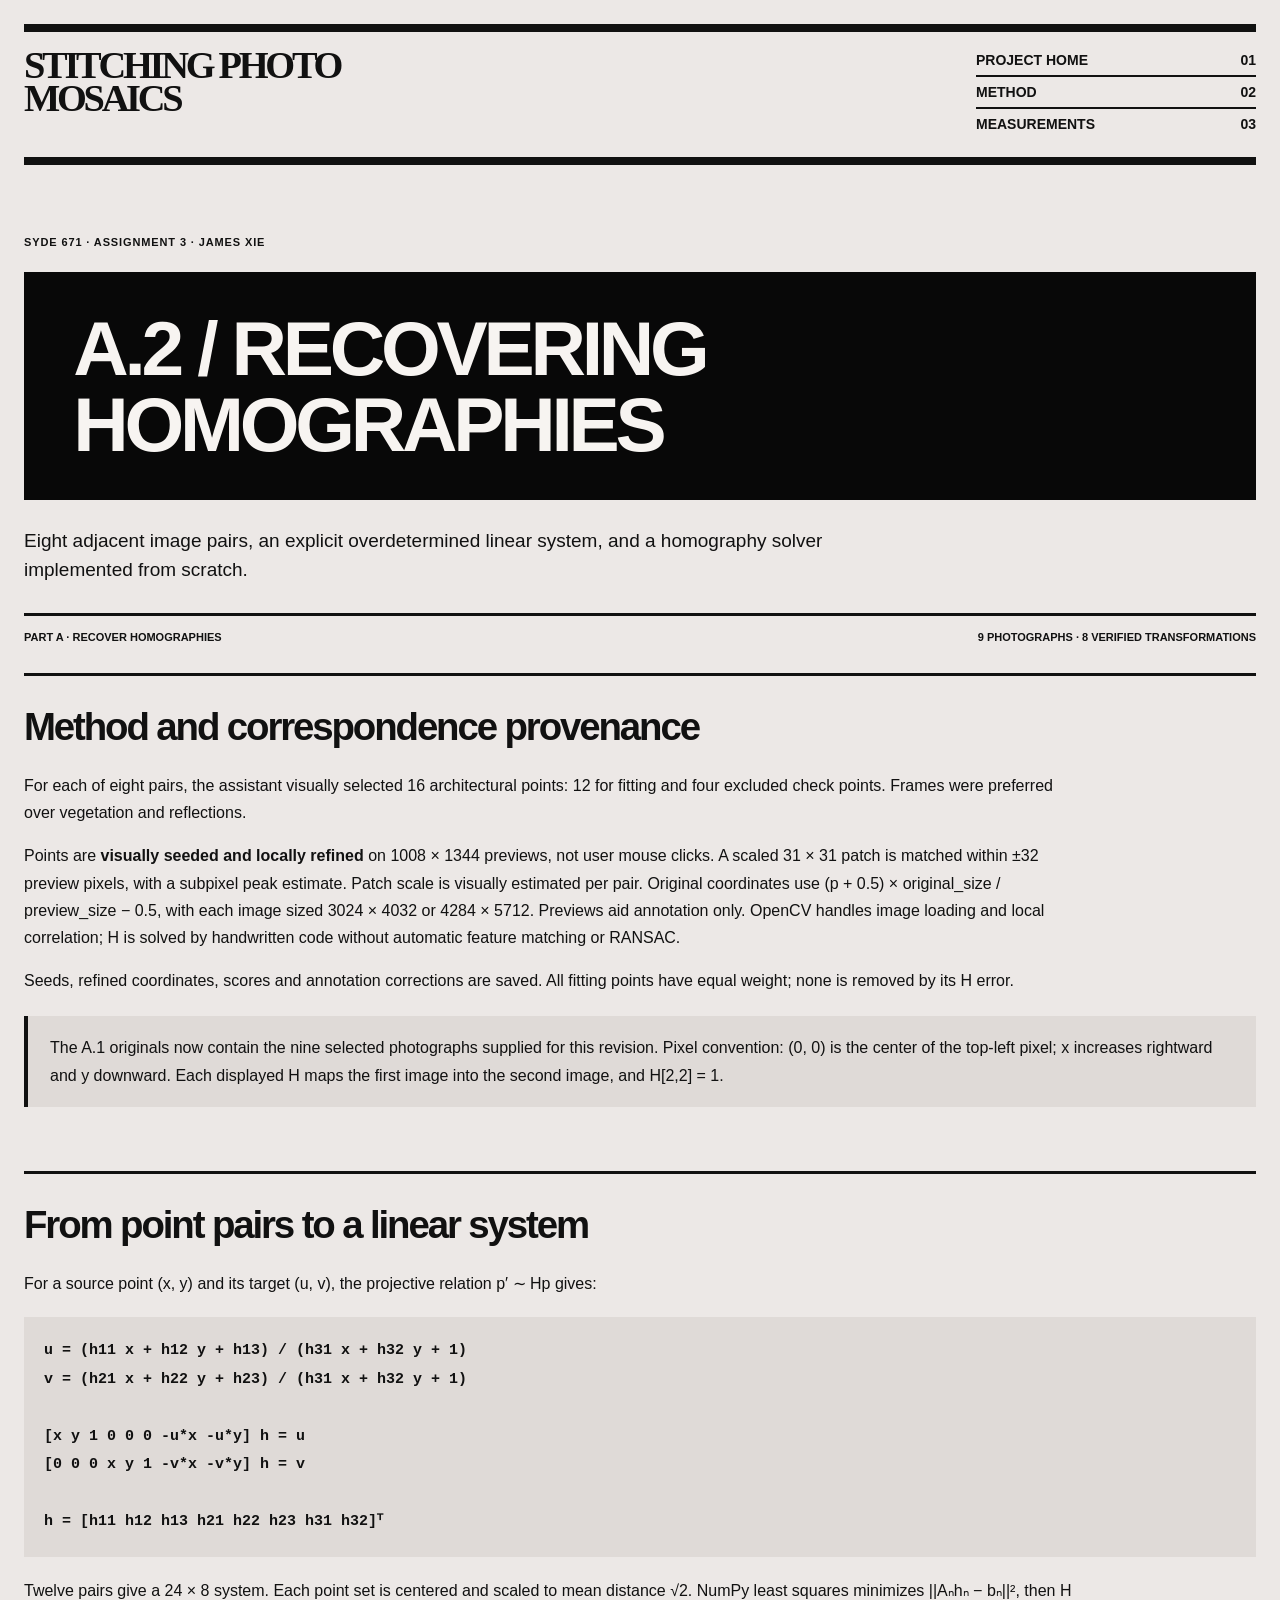
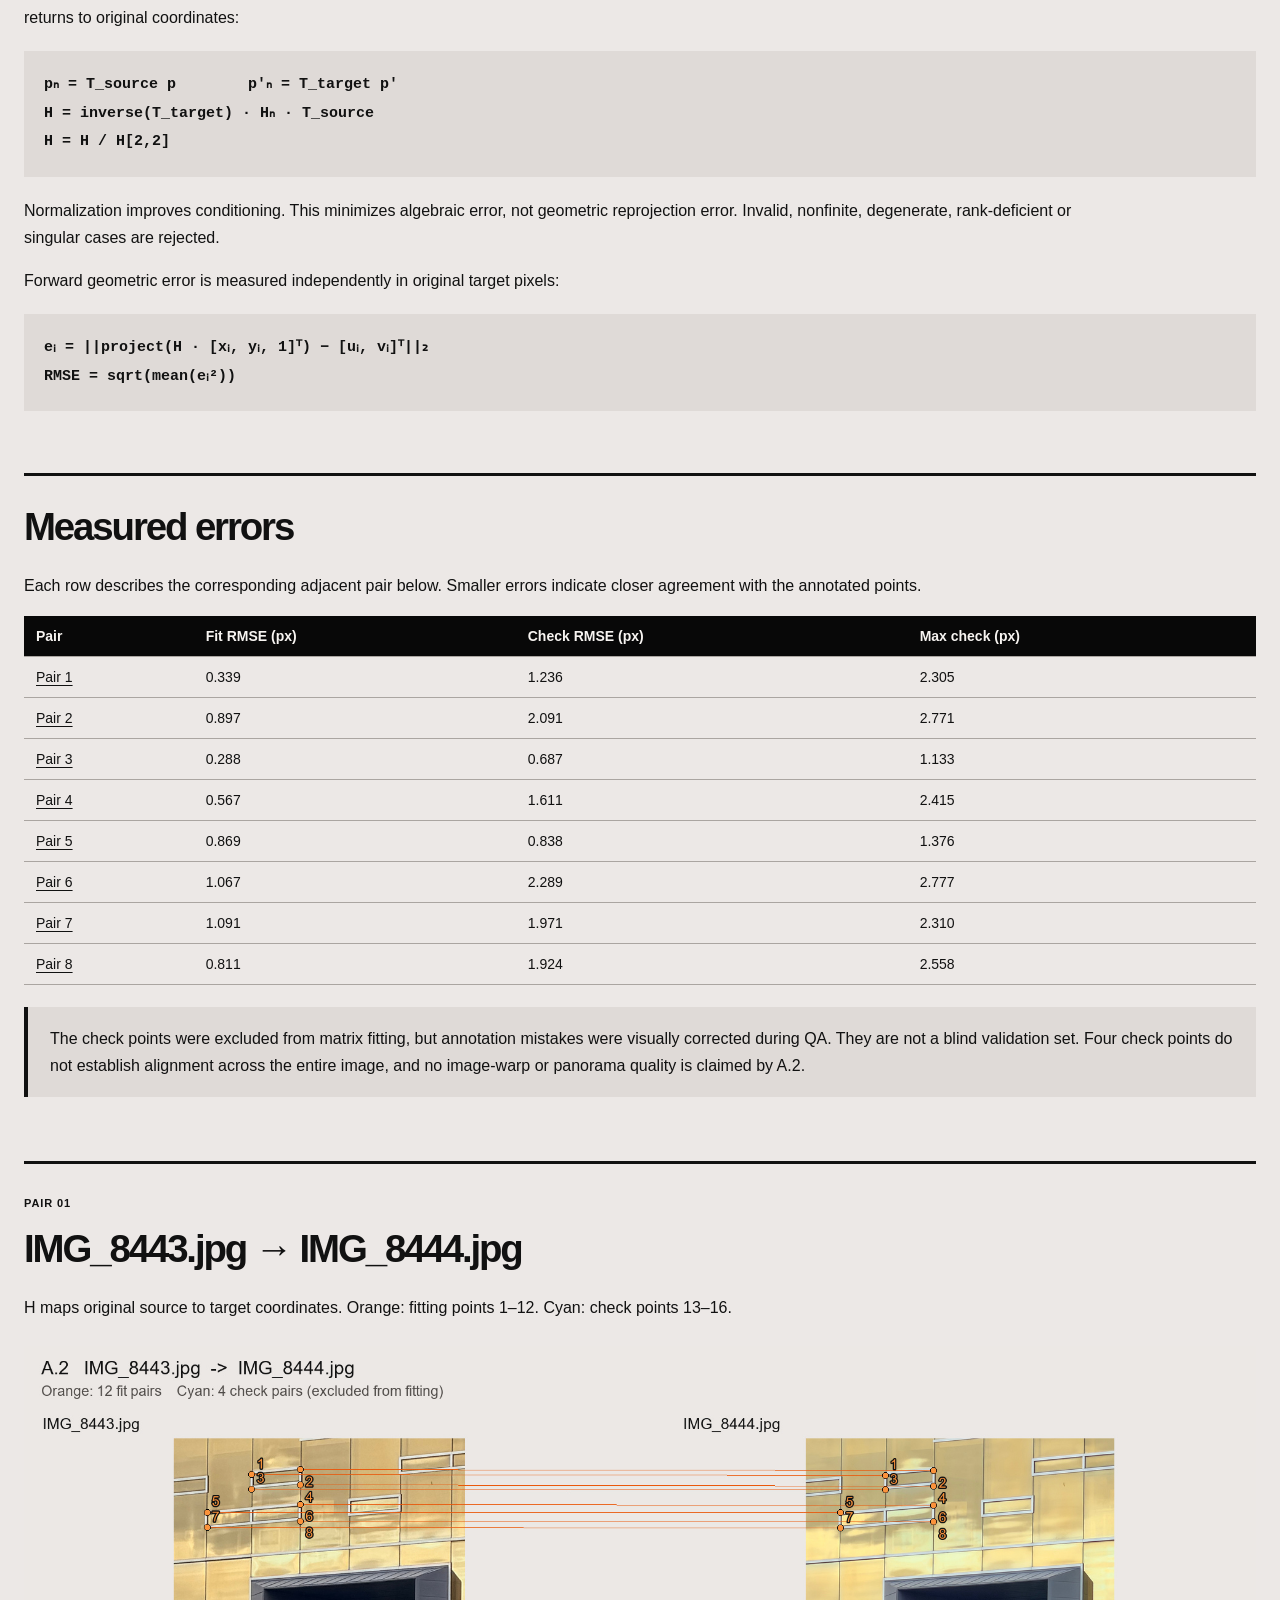
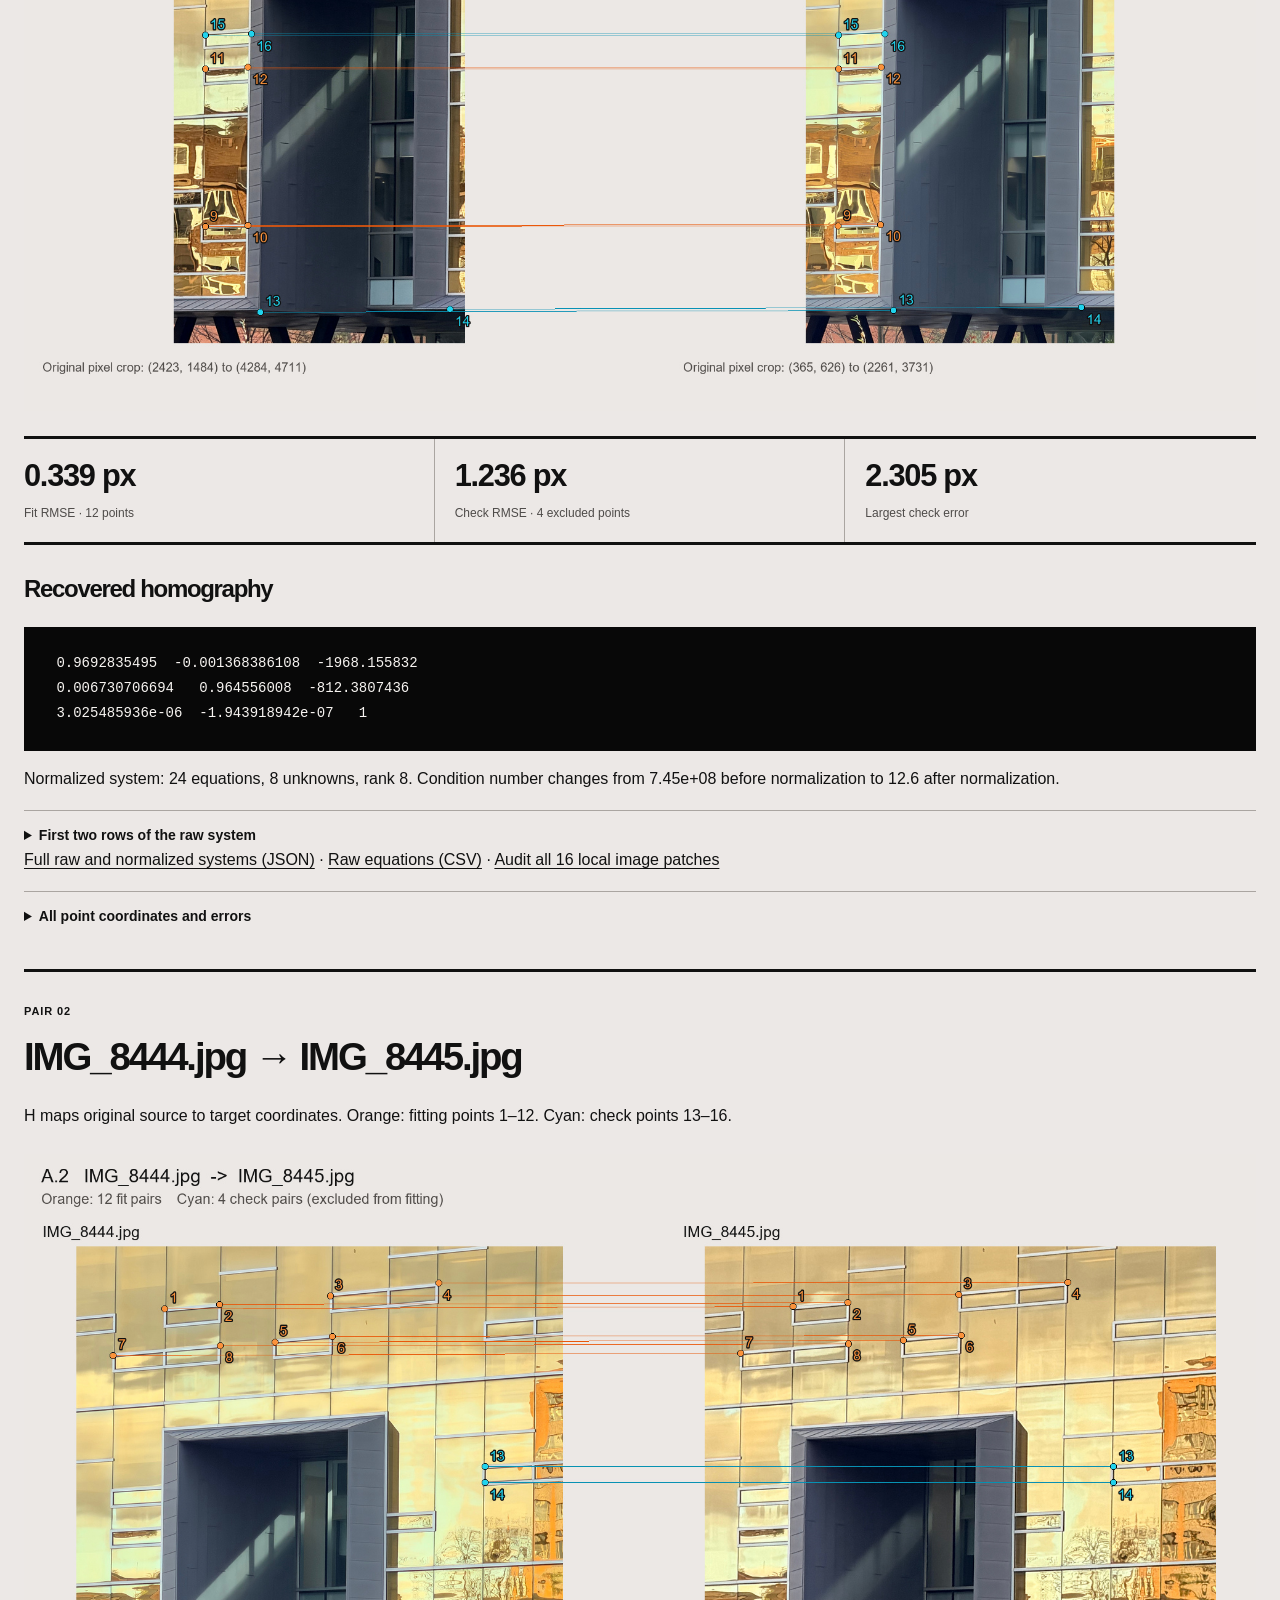
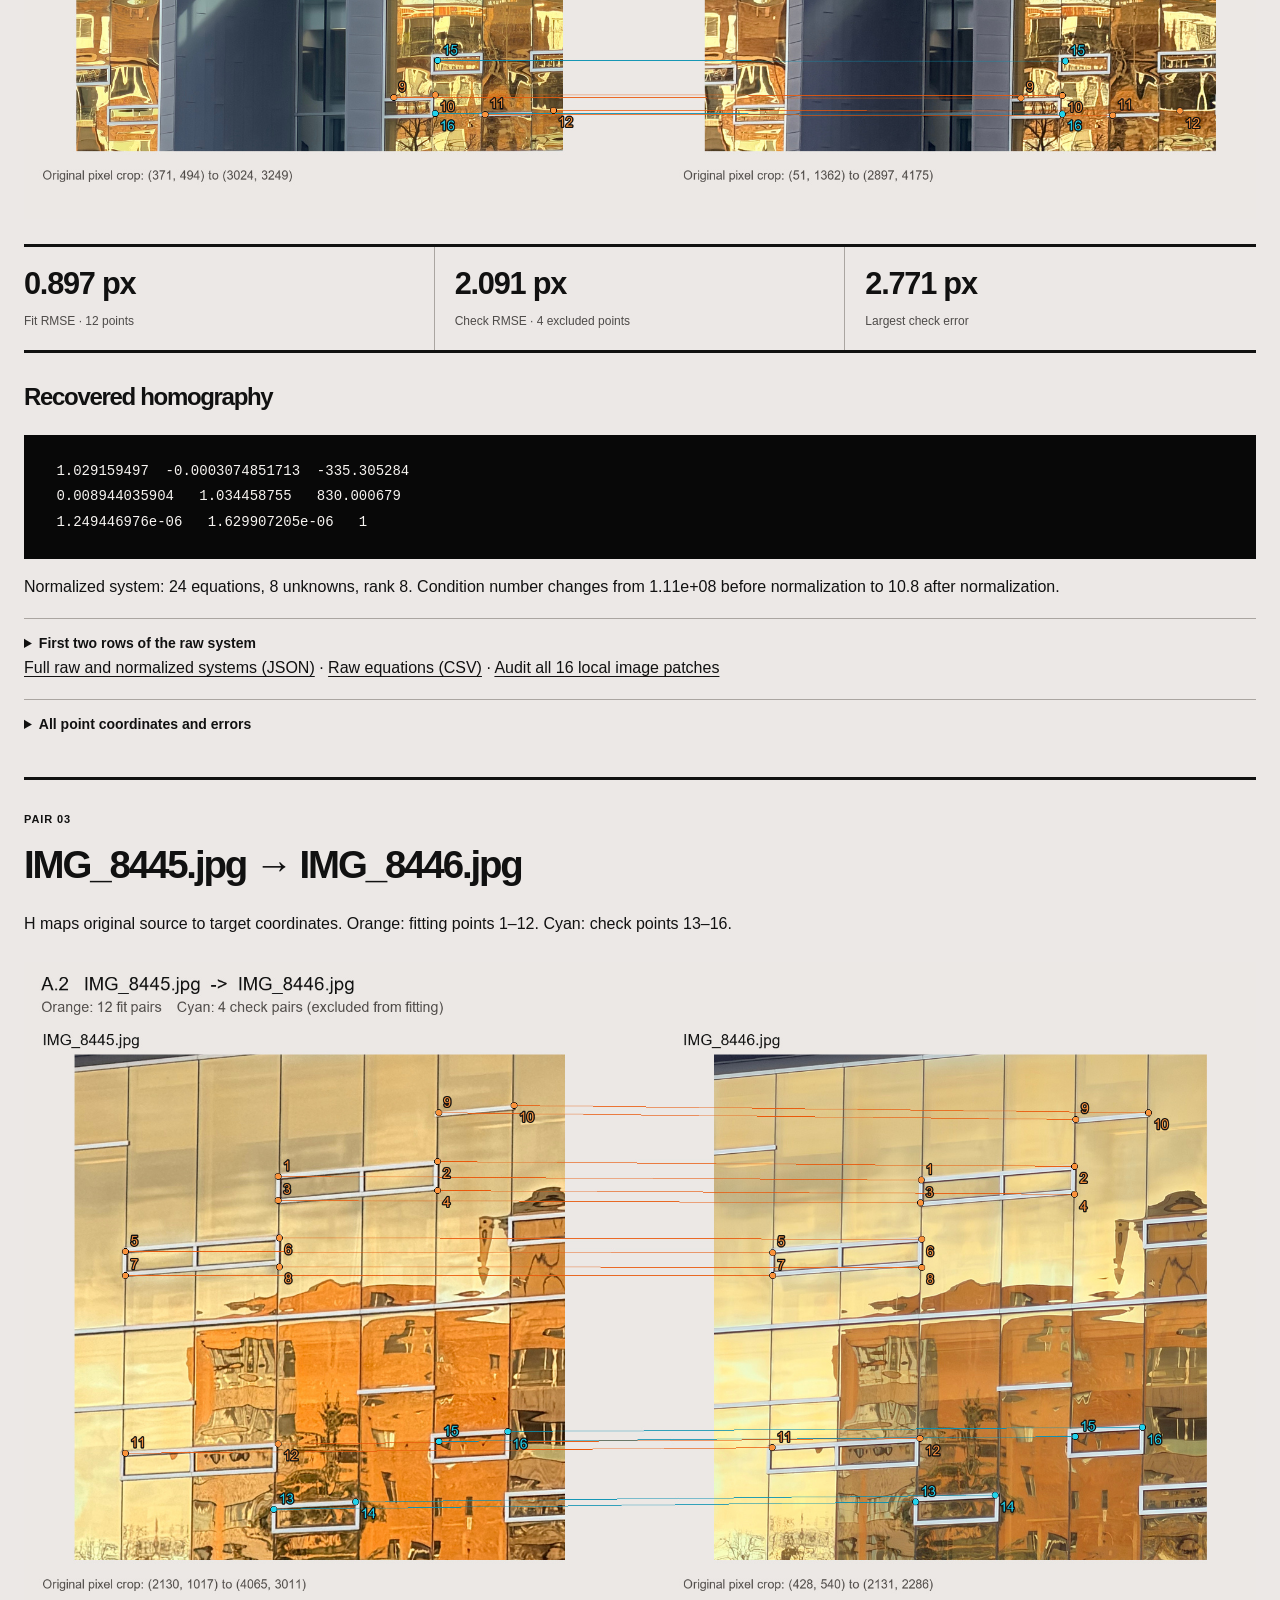
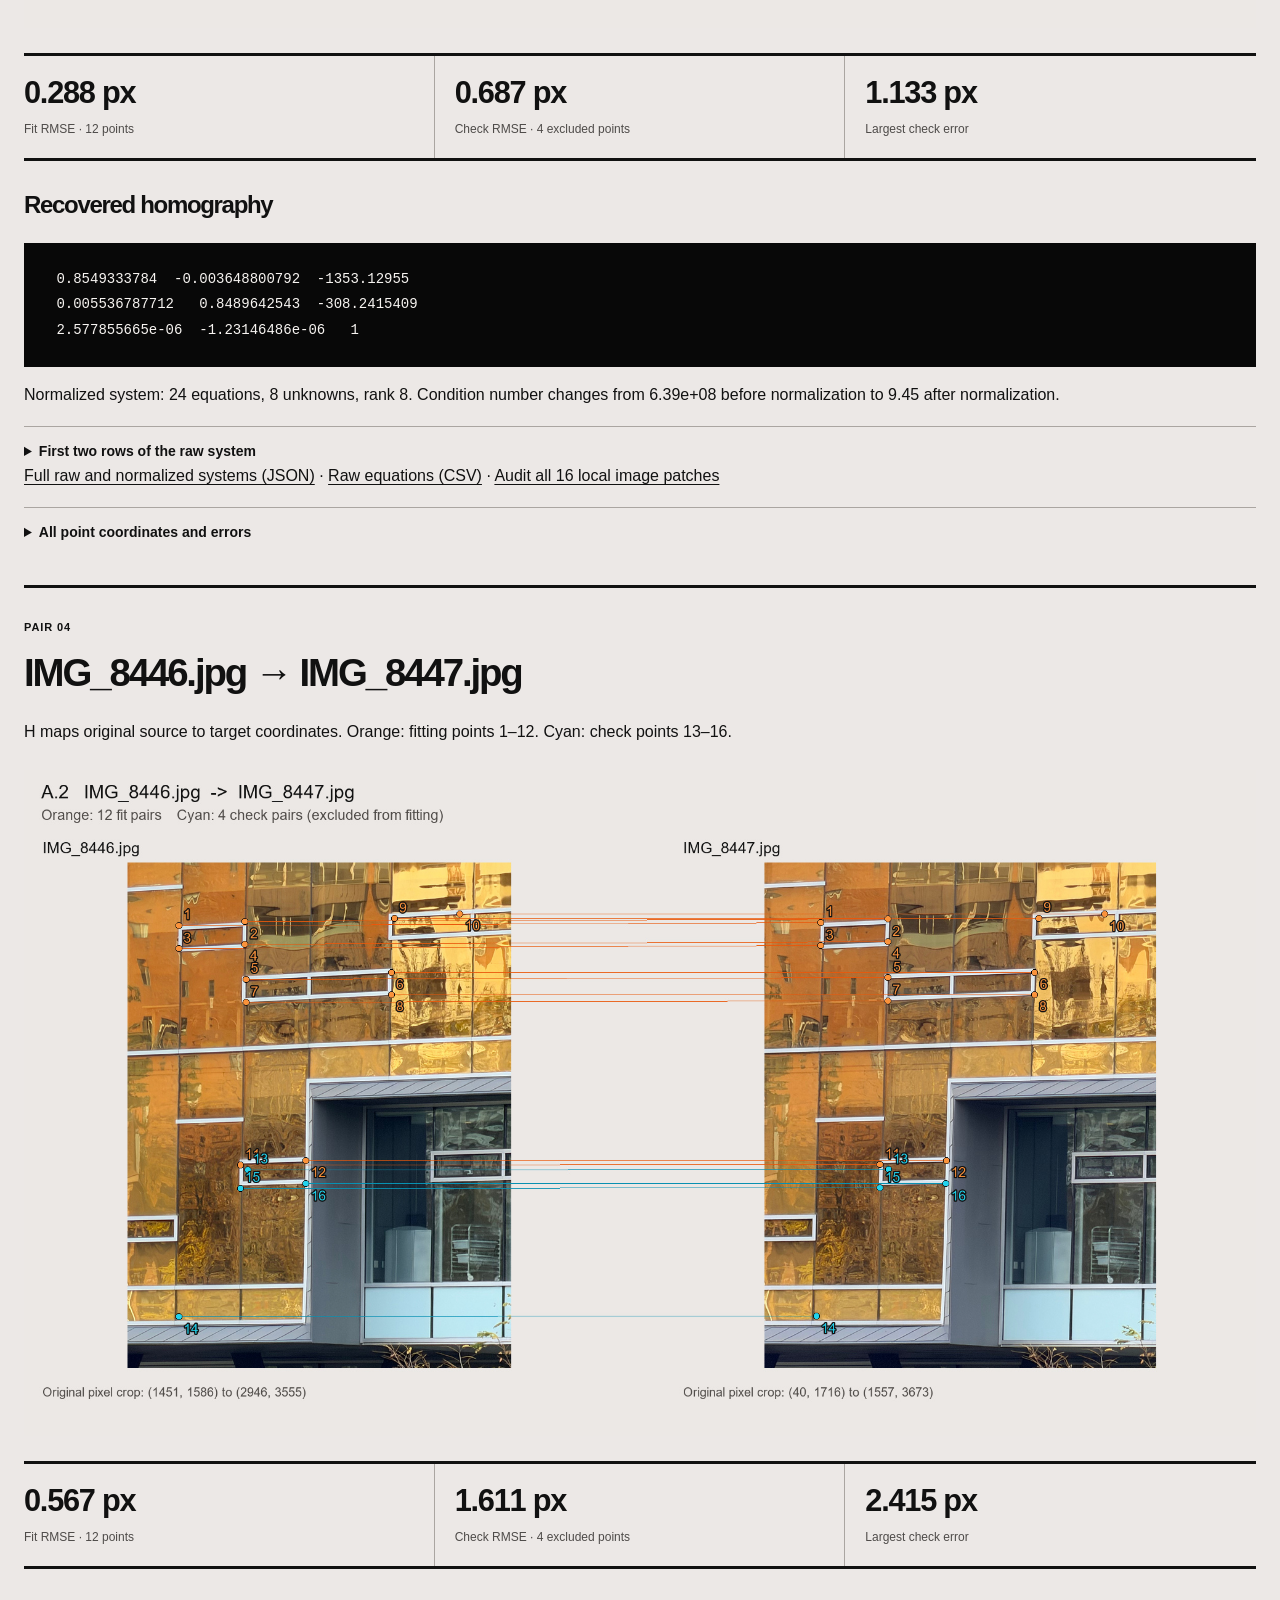
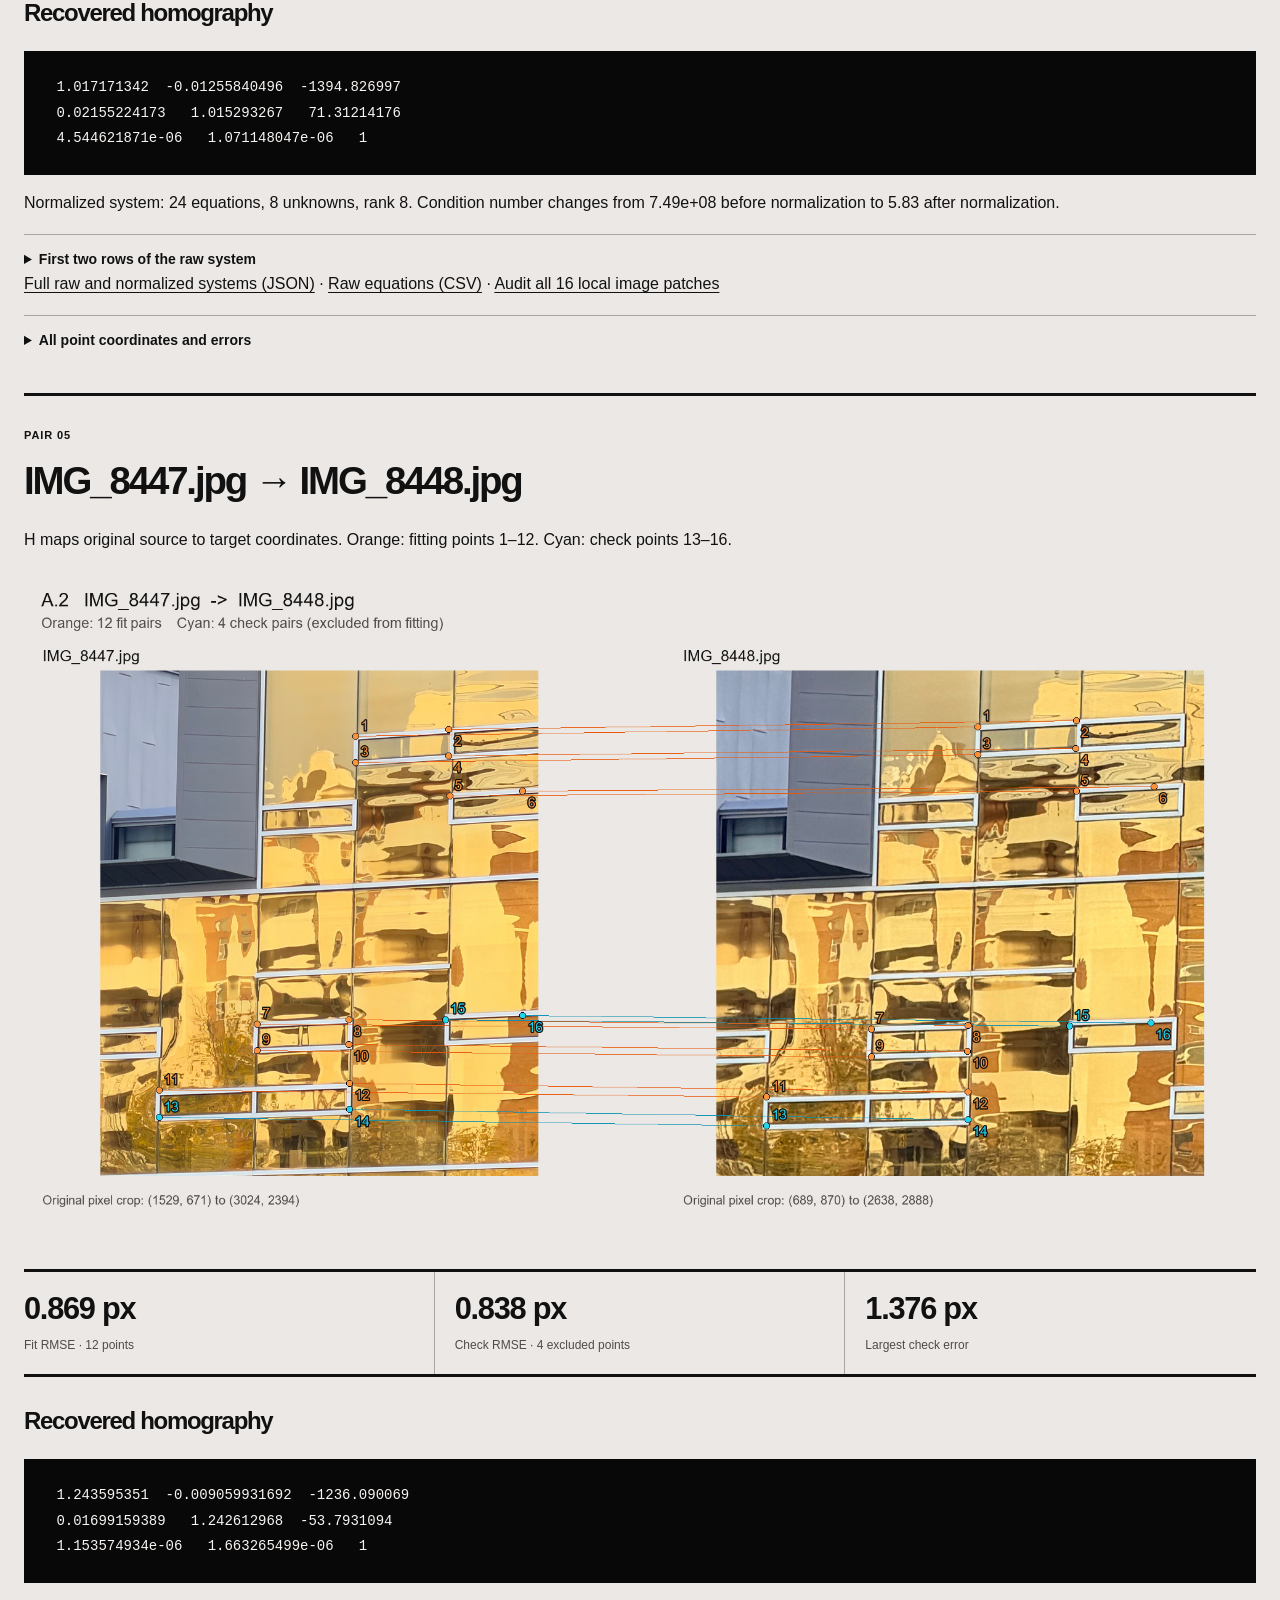
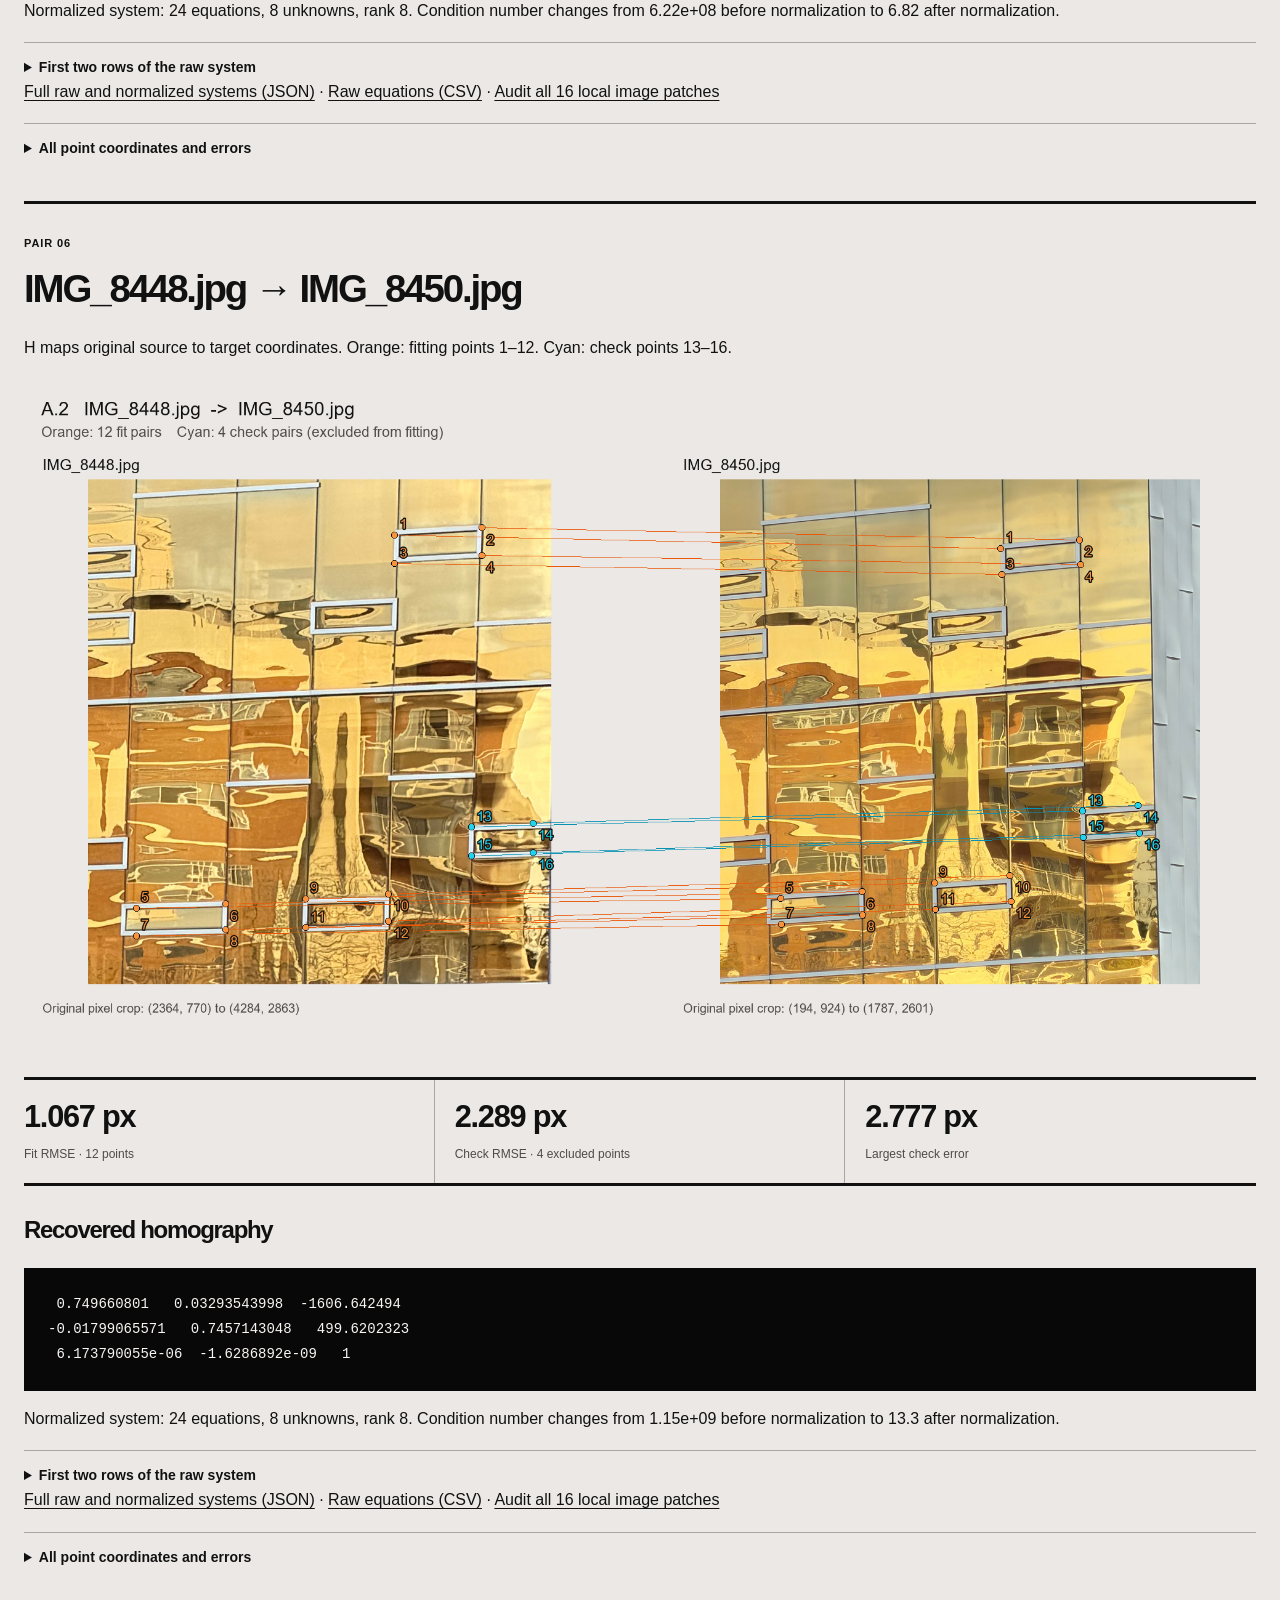
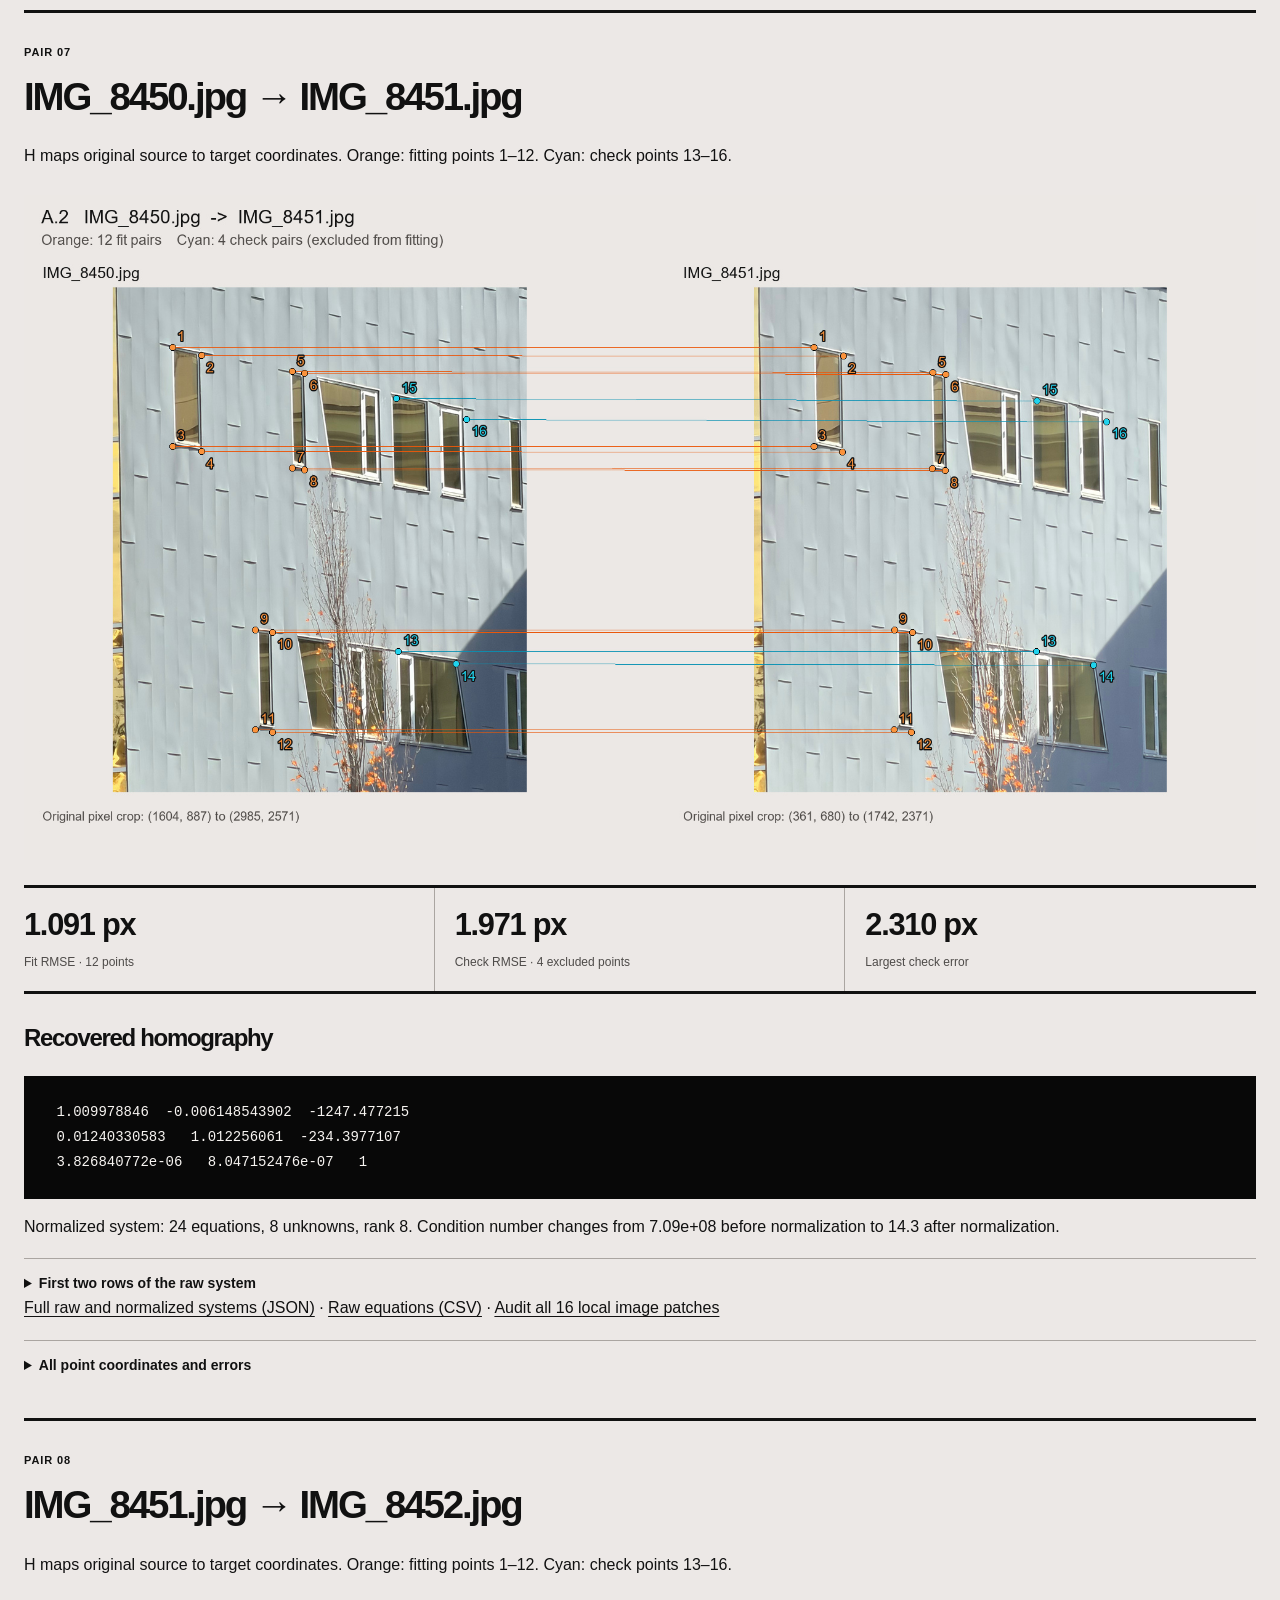
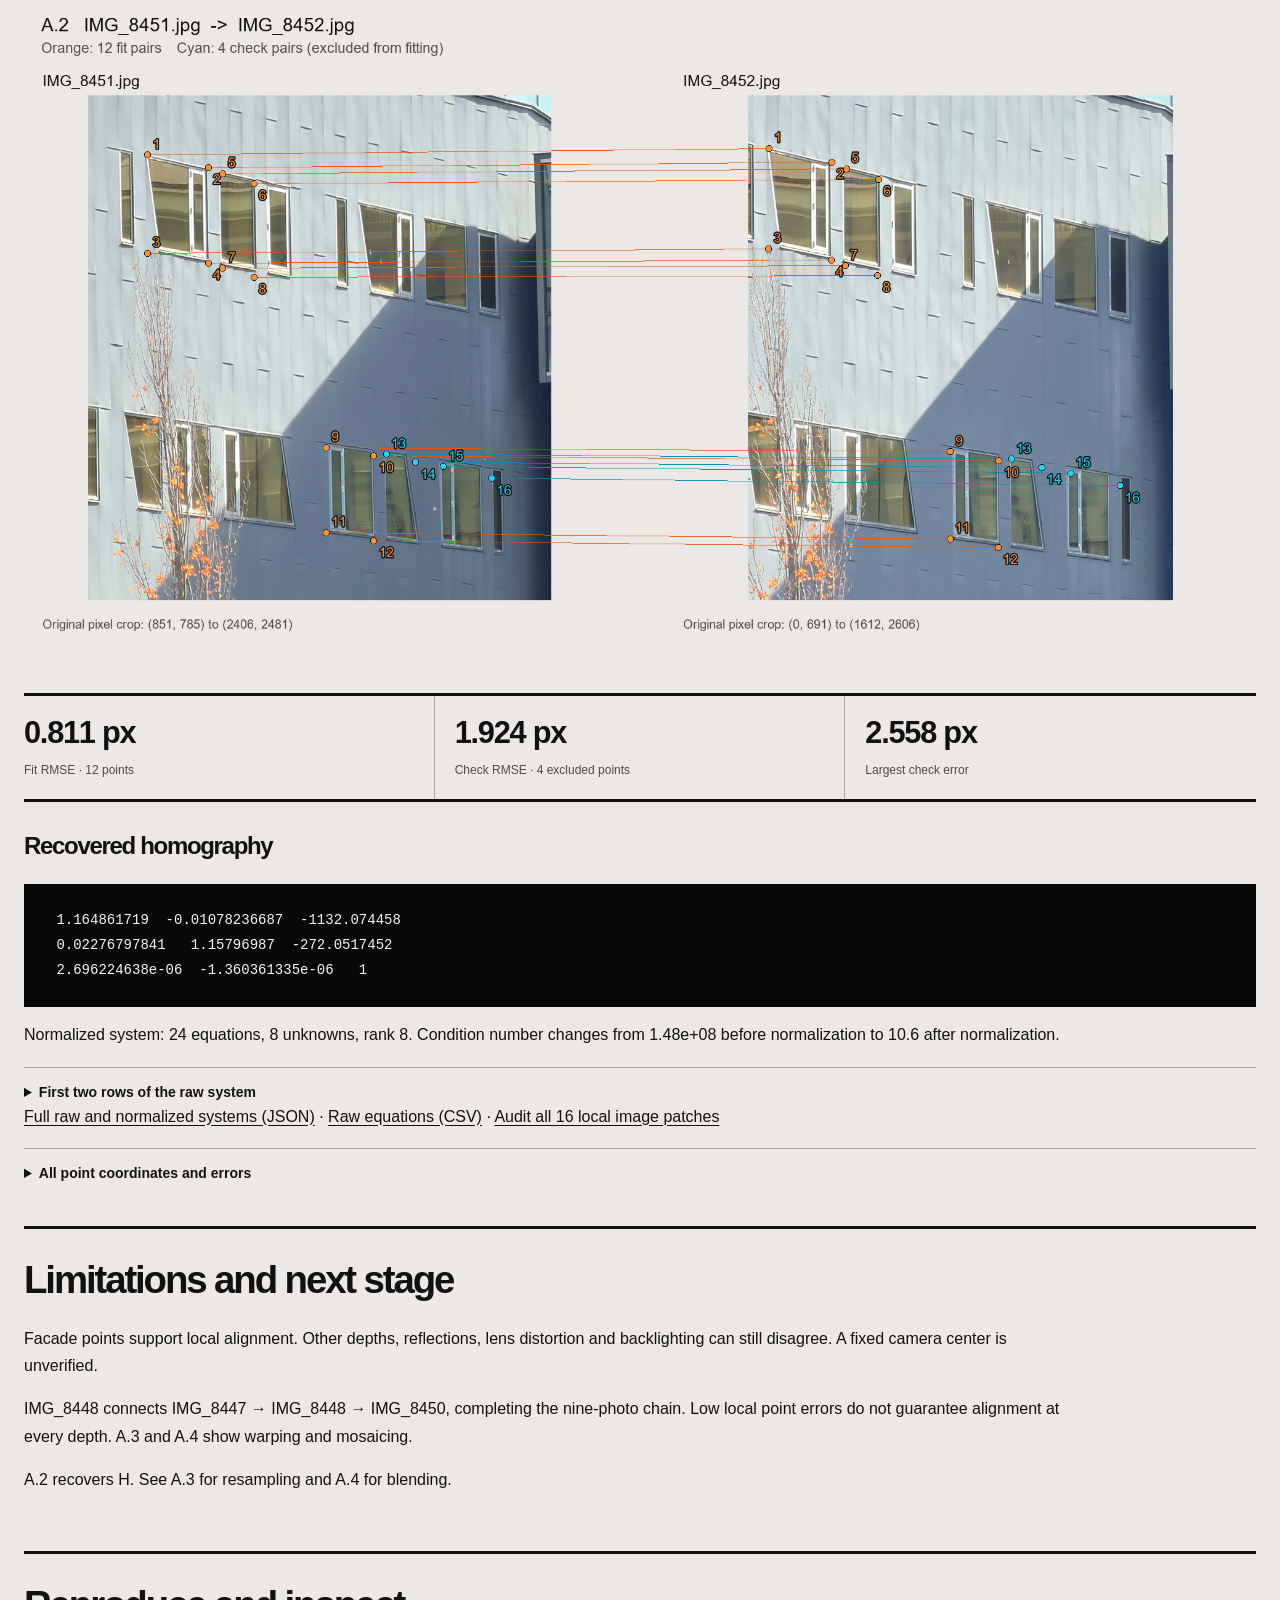
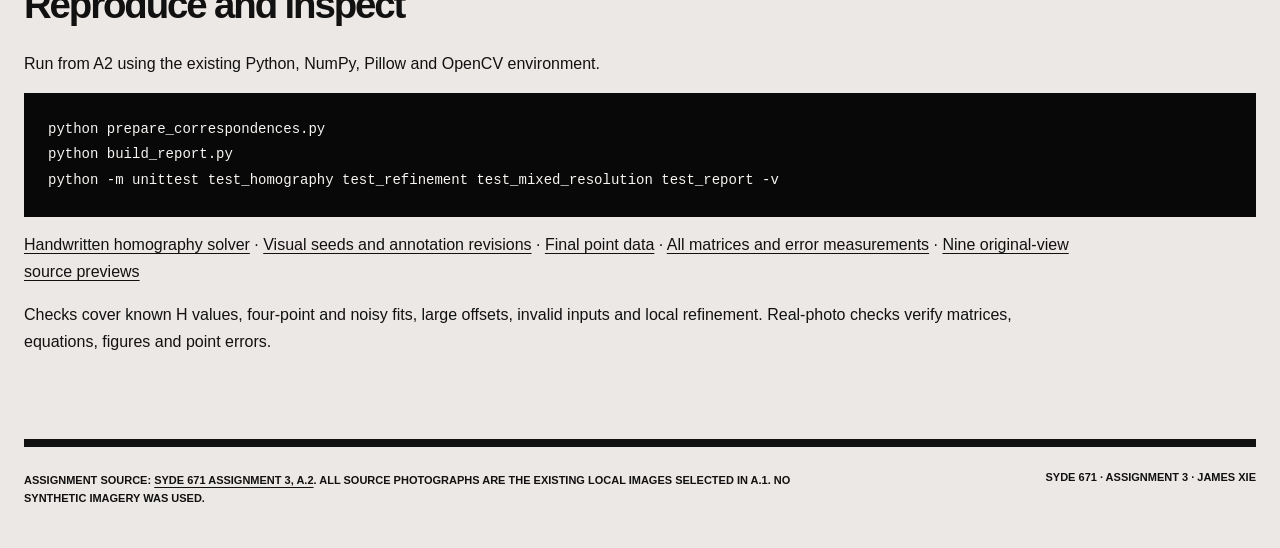
==== A2/report.html @ 462a8eda "Publish current photo mosaics coursework" ====
<!doctype html><html lang="en"><head><meta charset="utf-8"><meta name="viewport" content="width=device-width,initial-scale=1"><title>A.2 · Recovering Homographies</title>
<link rel="stylesheet" href="../style.css"></head><body class="report-page"><main class="shell">
<header class="site-header"><a class="brand" href="../index.html" aria-label="Stitching Photo Mosaics home">Stitching Photo<br>Mosaics</a><nav class="header-nav" aria-label="Report navigation"><a href="../index.html">Project home <span>01</span></a><a href="#method">Method <span>02</span></a><a href="#results">Measurements <span>03</span></a></nav></header>
<section class="project-hero"><p class="eyebrow">SYDE 671 · Assignment 3 · James Xie</p><h1>A.2 / RECOVERING<br>HOMOGRAPHIES</h1><p class="project-deck">Eight adjacent image pairs, an explicit overdetermined linear system, and a homography solver implemented from scratch.</p><div class="project-hero-rule"><span>Part A · Recover homographies</span><span>9 photographs · 8 verified transformations</span></div></section>
<section class="report-section" id="method"><h2>Method and correspondence provenance</h2><p>For each of eight pairs, the assistant visually selected 16 architectural points: 12 for fitting and four excluded check points. Frames were preferred over vegetation and reflections.</p><p>Points are <strong>visually seeded and locally refined</strong> on 1008 × 1344 previews, not user mouse clicks. A scaled 31 × 31 patch is matched within ±32 preview pixels, with a subpixel peak estimate. Patch scale is visually estimated per pair. Original coordinates use (p + 0.5) × original_size / preview_size − 0.5, with each image sized 3024 × 4032 or 4284 × 5712. Previews aid annotation only. OpenCV handles image loading and local correlation; H is solved by handwritten code without automatic feature matching or RANSAC.</p><p>Seeds, refined coordinates, scores and annotation corrections are saved. All fitting points have equal weight; none is removed by its H error.</p><div class="note">The A.1 originals now contain the nine selected photographs supplied for this revision. Pixel convention: (0, 0) is the center of the top-left pixel; x increases rightward and y downward. Each displayed H maps the first image into the second image, and H[2,2] = 1.</div></section>
<section class="report-section"><h2>From point pairs to a linear system</h2><p>For a source point (x, y) and its target (u, v), the projective relation p′ ∼ Hp gives:</p><div class="formula">u = (h11 x + h12 y + h13) / (h31 x + h32 y + 1)
v = (h21 x + h22 y + h23) / (h31 x + h32 y + 1)

[x y 1 0 0 0 -u*x -u*y] h = u
[0 0 0 x y 1 -v*x -v*y] h = v

h = [h11 h12 h13 h21 h22 h23 h31 h32]ᵀ</div><p>Twelve pairs give a 24 × 8 system. Each point set is centered and scaled to mean distance √2. NumPy least squares minimizes ||Aₙhₙ − bₙ||², then H returns to original coordinates:</p><div class="formula">pₙ = T_source p        p′ₙ = T_target p′
H = inverse(T_target) · Hₙ · T_source
H = H / H[2,2]</div><p>Normalization improves conditioning. This minimizes algebraic error, not geometric reprojection error. Invalid, nonfinite, degenerate, rank-deficient or singular cases are rejected.</p><p>Forward geometric error is measured independently in original target pixels:</p><div class="formula">eᵢ = ||project(H · [xᵢ, yᵢ, 1]ᵀ) − [uᵢ, vᵢ]ᵀ||₂
RMSE = sqrt(mean(eᵢ²))</div></section>
<section class="report-section" id="results"><h2>Measured errors</h2><p>Each row describes the corresponding adjacent pair below. Smaller errors indicate closer agreement with the annotated points.</p><table><thead><tr><th>Pair</th><th>Fit RMSE (px)</th><th>Check RMSE (px)</th><th>Max check (px)</th></tr></thead><tbody><tr><td><a href='#pair-8443_8444'>Pair 1</a></td><td>0.339</td><td>1.236</td><td>2.305</td></tr><tr><td><a href='#pair-8444_8445'>Pair 2</a></td><td>0.897</td><td>2.091</td><td>2.771</td></tr><tr><td><a href='#pair-8445_8446'>Pair 3</a></td><td>0.288</td><td>0.687</td><td>1.133</td></tr><tr><td><a href='#pair-8446_8447'>Pair 4</a></td><td>0.567</td><td>1.611</td><td>2.415</td></tr><tr><td><a href='#pair-8447_8448'>Pair 5</a></td><td>0.869</td><td>0.838</td><td>1.376</td></tr><tr><td><a href='#pair-8448_8450'>Pair 6</a></td><td>1.067</td><td>2.289</td><td>2.777</td></tr><tr><td><a href='#pair-8450_8451'>Pair 7</a></td><td>1.091</td><td>1.971</td><td>2.310</td></tr><tr><td><a href='#pair-8451_8452'>Pair 8</a></td><td>0.811</td><td>1.924</td><td>2.558</td></tr></tbody></table><div class="warning">The check points were excluded from matrix fitting, but annotation mistakes were visually corrected during QA. They are not a blind validation set. Four check points do not establish alignment across the entire image, and no image-warp or panorama quality is claimed by A.2.</div></section><section class="report-section" id="pair-8443_8444">
<p class="eyebrow">PAIR 01</p><h2>IMG_8443.jpg → IMG_8444.jpg</h2>
<p>H maps original source to target coordinates. Orange: fitting points 1–12. Cyan: check points 13–16.</p>
<a href="figures/8443_8444_correspondences.jpg"><img src="figures/8443_8444_correspondences.jpg" alt="Numbered architectural correspondences for 8443_8444" loading="lazy"></a>
<div class="metrics"><div><strong>0.339 px</strong><span>Fit RMSE · 12 points</span></div><div><strong>1.236 px</strong><span>Check RMSE · 4 excluded points</span></div><div><strong>2.305 px</strong><span>Largest check error</span></div></div>
<h3>Recovered homography</h3><pre> 0.9692835495  -0.001368386108  -1968.155832
 0.006730706694   0.964556008  -812.3807436
 3.025485936e-06  -1.943918942e-07   1</pre>
<p>Normalized system: 24 equations, 8 unknowns, rank 8. Condition number changes from 7.45e+08 before normalization to 12.6 after normalization.</p>
<details><summary>First two rows of the raw system</summary><pre>2921.4  1714.4  1  0  0  0  -2.4943e+06  -1.4637e+06
0  0  0  2921.4  1714.4  1  -2.4933e+06  -1.4632e+06</pre><p>Right-hand side: 853.8047, 853.4664. The normalized system is solved; the raw system is shown for reference.</p></details>
<p><a href="equations/8443_8444.json">Full raw and normalized systems (JSON)</a> · <a href="equations/8443_8444_raw.csv">Raw equations (CSV)</a> · <a href="figures/8443_8444_patches.jpg">Audit all 16 local image patches</a></p>
<details><summary>All point coordinates and errors</summary><div class="scroll"><table><thead><tr><th>Point</th><th>Role</th><th>Source (x, y)</th><th>Target (u, v)</th><th>Error (px)</th><th>Local NCC</th></tr></thead><tbody><tr><td>1</td><td>fit</td><td>2921.38, 1714.38</td><td>853.80, 853.47</td><td>0.181</td><td>0.929</td></tr><tr><td>2</td><td>fit</td><td>3231.62, 1684.62</td><td>1150.98, 826.23</td><td>0.252</td><td>0.917</td></tr><tr><td>3</td><td>fit</td><td>2921.38, 1807.88</td><td>853.80, 943.32</td><td>0.245</td><td>0.916</td></tr><tr><td>4</td><td>fit</td><td>3231.62, 1782.38</td><td>1150.96, 919.93</td><td>0.056</td><td>0.897</td></tr><tr><td>5</td><td>fit</td><td>2636.62, 1956.62</td><td>580.07, 1084.17</td><td>0.394</td><td>0.867</td></tr><tr><td>6</td><td>fit</td><td>3231.62, 1905.62</td><td>1150.82, 1037.34</td><td>0.355</td><td>0.883</td></tr><tr><td>7</td><td>fit</td><td>2636.62, 2054.38</td><td>580.28, 1178.34</td><td>0.342</td><td>0.758</td></tr><tr><td>8</td><td>fit</td><td>3231.62, 2011.88</td><td>1150.67, 1139.89</td><td>0.648</td><td>0.895</td></tr><tr><td>9</td><td>fit</td><td>2623.88, 3966.88</td><td>565.51, 3010.14</td><td>0.204</td><td>0.927</td></tr><tr><td>10</td><td>fit</td><td>2895.88, 3958.38</td><td>826.58, 3001.15</td><td>0.172</td><td>0.909</td></tr><tr><td>11</td><td>fit</td><td>2623.88, 2959.62</td><td>567.40, 2044.79</td><td>0.524</td><td>0.937</td></tr><tr><td>12</td><td>fit</td><td>2895.88, 2946.88</td><td>828.02, 2032.66</td><td>0.237</td><td>0.956</td></tr><tr><td>13</td><td>check</td><td>2976.62, 4510.88</td><td>904.27, 3530.12</td><td>0.766</td><td>0.964</td></tr><tr><td>14</td><td>check</td><td>4187.88, 4493.88</td><td>2060.40, 3511.30</td><td>2.305</td><td>0.989</td></tr><tr><td>15</td><td>check</td><td>2623.88, 2742.88</td><td>567.39, 1837.49</td><td>0.276</td><td>0.922</td></tr><tr><td>16</td><td>check</td><td>2921.38, 2734.38</td><td>852.59, 1829.91</td><td>0.372</td><td>0.956</td></tr></tbody></table></div></details>
</section>
<section class="report-section" id="pair-8444_8445">
<p class="eyebrow">PAIR 02</p><h2>IMG_8444.jpg → IMG_8445.jpg</h2>
<p>H maps original source to target coordinates. Orange: fitting points 1–12. Cyan: check points 13–16.</p>
<a href="figures/8444_8445_correspondences.jpg"><img src="figures/8444_8445_correspondences.jpg" alt="Numbered architectural correspondences for 8444_8445" loading="lazy"></a>
<div class="metrics"><div><strong>0.897 px</strong><span>Fit RMSE · 12 points</span></div><div><strong>2.091 px</strong><span>Check RMSE · 4 excluded points</span></div><div><strong>2.771 px</strong><span>Largest check error</span></div></div>
<h3>Recovered homography</h3><pre> 1.029159497  -0.0003074851713  -335.305284
 0.008944035904   1.034458755   830.000679
 1.249446976e-06   1.629907205e-06   1</pre>
<p>Normalized system: 24 equations, 8 unknowns, rank 8. Condition number changes from 1.11e+08 before normalization to 10.8 after normalization.</p>
<details><summary>First two rows of the raw system</summary><pre>853  835  1  0  0  0  -4.6181e+05  -4.5206e+05
0  0  0  853  835  1  -1.4484e+06  -1.4178e+06</pre><p>Right-hand side: 541.3919, 1697.9763. The normalized system is solved; the raw system is shown for reference.</p></details>
<p><a href="equations/8444_8445.json">Full raw and normalized systems (JSON)</a> · <a href="equations/8444_8445_raw.csv">Raw equations (CSV)</a> · <a href="figures/8444_8445_patches.jpg">Audit all 16 local image patches</a></p>
<details><summary>All point coordinates and errors</summary><div class="scroll"><table><thead><tr><th>Point</th><th>Role</th><th>Source (x, y)</th><th>Target (u, v)</th><th>Error (px)</th><th>Local NCC</th></tr></thead><tbody><tr><td>1</td><td>fit</td><td>853.00, 835.00</td><td>541.39, 1697.98</td><td>0.796</td><td>0.970</td></tr><tr><td>2</td><td>fit</td><td>1153.00, 811.00</td><td>848.51, 1675.45</td><td>0.844</td><td>0.905</td></tr><tr><td>3</td><td>fit</td><td>1756.00, 763.00</td><td>1466.53, 1629.87</td><td>0.482</td><td>0.896</td></tr><tr><td>4</td><td>fit</td><td>2347.00, 694.00</td><td>2071.93, 1562.21</td><td>0.552</td><td>0.948</td></tr><tr><td>5</td><td>fit</td><td>1453.00, 1015.00</td><td>1155.58, 1885.62</td><td>0.820</td><td>0.834</td></tr><tr><td>6</td><td>fit</td><td>1768.00, 985.00</td><td>1478.20, 1857.55</td><td>0.161</td><td>0.824</td></tr><tr><td>7</td><td>fit</td><td>571.00, 1090.00</td><td>251.20, 1957.30</td><td>0.527</td><td>0.889</td></tr><tr><td>8</td><td>fit</td><td>1156.00, 1036.00</td><td>851.30, 1905.68</td><td>0.405</td><td>0.977</td></tr><tr><td>9</td><td>fit</td><td>2101.00, 2956.00</td><td>1812.20, 3877.00</td><td>0.871</td><td>0.941</td></tr><tr><td>10</td><td>fit</td><td>2326.00, 2941.00</td><td>2042.05, 3864.28</td><td>0.888</td><td>0.812</td></tr><tr><td>11</td><td>fit</td><td>2599.00, 3049.00</td><td>2321.19, 3974.86</td><td>1.719</td><td>0.964</td></tr><tr><td>12</td><td>fit</td><td>2971.00, 3025.00</td><td>2696.63, 3951.55</td><td>1.456</td><td>0.869</td></tr><tr><td>13</td><td>check</td><td>2599.00, 1696.00</td><td>2326.07, 2589.56</td><td>2.771</td><td>0.980</td></tr><tr><td>14</td><td>check</td><td>2599.00, 1783.00</td><td>2325.98, 2678.87</td><td>2.682</td><td>0.975</td></tr><tr><td>15</td><td>check</td><td>2341.00, 2755.00</td><td>2058.47, 3673.02</td><td>0.874</td><td>0.951</td></tr><tr><td>16</td><td>check</td><td>2326.00, 3043.00</td><td>2041.33, 3966.11</td><td>1.361</td><td>0.803</td></tr></tbody></table></div></details>
</section>
<section class="report-section" id="pair-8445_8446">
<p class="eyebrow">PAIR 03</p><h2>IMG_8445.jpg → IMG_8446.jpg</h2>
<p>H maps original source to target coordinates. Orange: fitting points 1–12. Cyan: check points 13–16.</p>
<a href="figures/8445_8446_correspondences.jpg"><img src="figures/8445_8446_correspondences.jpg" alt="Numbered architectural correspondences for 8445_8446" loading="lazy"></a>
<div class="metrics"><div><strong>0.288 px</strong><span>Fit RMSE · 12 points</span></div><div><strong>0.687 px</strong><span>Check RMSE · 4 excluded points</span></div><div><strong>1.133 px</strong><span>Largest check error</span></div></div>
<h3>Recovered homography</h3><pre> 0.8549333784  -0.003648800792  -1353.12955
 0.005536787712   0.8489642543  -308.2415409
 2.577855665e-06  -1.23146486e-06   1</pre>
<p>Normalized system: 24 equations, 8 unknowns, rank 8. Condition number changes from 6.39e+08 before normalization to 9.45 after normalization.</p>
<details><summary>First two rows of the raw system</summary><pre>2934.1  1497.6  1  0  0  0  -3.3546e+06  -1.7123e+06
0  0  0  2934.1  1497.6  1  -2.8561e+06  -1.4578e+06</pre><p>Right-hand side: 1143.3175, 973.4076. The normalized system is solved; the raw system is shown for reference.</p></details>
<p><a href="equations/8445_8446.json">Full raw and normalized systems (JSON)</a> · <a href="equations/8445_8446_raw.csv">Raw equations (CSV)</a> · <a href="figures/8445_8446_patches.jpg">Audit all 16 local image patches</a></p>
<details><summary>All point coordinates and errors</summary><div class="scroll"><table><thead><tr><th>Point</th><th>Role</th><th>Source (x, y)</th><th>Target (u, v)</th><th>Error (px)</th><th>Local NCC</th></tr></thead><tbody><tr><td>1</td><td>fit</td><td>2934.12, 1497.62</td><td>1143.32, 973.41</td><td>0.458</td><td>0.883</td></tr><tr><td>2</td><td>fit</td><td>3563.12, 1438.12</td><td>1675.37, 925.45</td><td>0.113</td><td>0.951</td></tr><tr><td>3</td><td>fit</td><td>2934.12, 1591.12</td><td>1143.07, 1052.65</td><td>0.271</td><td>0.842</td></tr><tr><td>4</td><td>fit</td><td>3563.12, 1552.88</td><td>1675.13, 1022.59</td><td>0.237</td><td>0.908</td></tr><tr><td>5</td><td>fit</td><td>2330.62, 1795.12</td><td>630.49, 1224.40</td><td>0.392</td><td>0.911</td></tr><tr><td>6</td><td>fit</td><td>2938.38, 1739.88</td><td>1146.23, 1178.60</td><td>0.213</td><td>0.901</td></tr><tr><td>7</td><td>fit</td><td>2330.62, 1888.62</td><td>630.34, 1303.52</td><td>0.315</td><td>0.861</td></tr><tr><td>8</td><td>fit</td><td>2938.38, 1854.62</td><td>1146.14, 1275.37</td><td>0.421</td><td>0.892</td></tr><tr><td>9</td><td>fit</td><td>3567.38, 1246.88</td><td>1679.31, 764.35</td><td>0.141</td><td>0.823</td></tr><tr><td>10</td><td>fit</td><td>3864.88, 1217.12</td><td>1930.56, 740.46</td><td>0.376</td><td>0.872</td></tr><tr><td>11</td><td>fit</td><td>2330.62, 2589.88</td><td>628.20, 1898.03</td><td>0.017</td><td>0.928</td></tr><tr><td>12</td><td>fit</td><td>2934.12, 2551.62</td><td>1141.04, 1866.06</td><td>0.076</td><td>0.764</td></tr><tr><td>13</td><td>check</td><td>2917.12, 2810.88</td><td>1126.00, 2085.67</td><td>0.104</td><td>0.878</td></tr><tr><td>14</td><td>check</td><td>3240.12, 2781.12</td><td>1399.68, 2060.66</td><td>0.236</td><td>0.873</td></tr><tr><td>15</td><td>check</td><td>3567.38, 2543.12</td><td>1677.49, 1859.96</td><td>0.733</td><td>0.868</td></tr><tr><td>16</td><td>check</td><td>3839.38, 2504.88</td><td>1908.07, 1827.77</td><td>1.133</td><td>0.723</td></tr></tbody></table></div></details>
</section>
<section class="report-section" id="pair-8446_8447">
<p class="eyebrow">PAIR 04</p><h2>IMG_8446.jpg → IMG_8447.jpg</h2>
<p>H maps original source to target coordinates. Orange: fitting points 1–12. Cyan: check points 13–16.</p>
<a href="figures/8446_8447_correspondences.jpg"><img src="figures/8446_8447_correspondences.jpg" alt="Numbered architectural correspondences for 8446_8447" loading="lazy"></a>
<div class="metrics"><div><strong>0.567 px</strong><span>Fit RMSE · 12 points</span></div><div><strong>1.611 px</strong><span>Check RMSE · 4 excluded points</span></div><div><strong>2.415 px</strong><span>Largest check error</span></div></div>
<h3>Recovered homography</h3><pre> 1.017171342  -0.01255840496  -1394.826997
 0.02155224173   1.015293267   71.31214176
 4.544621871e-06   1.071148047e-06   1</pre>
<p>Normalized system: 24 equations, 8 unknowns, rank 8. Condition number changes from 7.49e+08 before normalization to 5.83 after normalization.</p>
<details><summary>First two rows of the raw system</summary><pre>1651  1831  1  0  0  0  -4.2741e+05  -4.7401e+05
0  0  0  1651  1831  1  -3.2155e+06  -3.5661e+06</pre><p>Right-hand side: 258.8820, 1947.6226. The normalized system is solved; the raw system is shown for reference.</p></details>
<p><a href="equations/8446_8447.json">Full raw and normalized systems (JSON)</a> · <a href="equations/8446_8447_raw.csv">Raw equations (CSV)</a> · <a href="figures/8446_8447_patches.jpg">Audit all 16 local image patches</a></p>
<details><summary>All point coordinates and errors</summary><div class="scroll"><table><thead><tr><th>Point</th><th>Role</th><th>Source (x, y)</th><th>Target (u, v)</th><th>Error (px)</th><th>Local NCC</th></tr></thead><tbody><tr><td>1</td><td>fit</td><td>1651.00, 1831.00</td><td>258.88, 1947.62</td><td>0.250</td><td>0.972</td></tr><tr><td>2</td><td>fit</td><td>1909.00, 1816.00</td><td>517.85, 1935.14</td><td>0.948</td><td>0.814</td></tr><tr><td>3</td><td>fit</td><td>1651.00, 1921.00</td><td>258.38, 2038.10</td><td>0.547</td><td>0.947</td></tr><tr><td>4</td><td>fit</td><td>1909.00, 1903.00</td><td>517.55, 2022.30</td><td>0.586</td><td>0.953</td></tr><tr><td>5</td><td>fit</td><td>1912.00, 2041.00</td><td>518.95, 2161.22</td><td>0.221</td><td>0.949</td></tr><tr><td>6</td><td>fit</td><td>2479.00, 2014.00</td><td>1086.48, 2140.95</td><td>0.410</td><td>0.923</td></tr><tr><td>7</td><td>fit</td><td>1912.00, 2131.00</td><td>518.10, 2251.60</td><td>0.568</td><td>0.939</td></tr><tr><td>8</td><td>fit</td><td>2479.00, 2101.00</td><td>1085.55, 2227.15</td><td>0.623</td><td>0.917</td></tr><tr><td>9</td><td>fit</td><td>2491.00, 1804.00</td><td>1101.58, 1931.90</td><td>0.911</td><td>0.900</td></tr><tr><td>10</td><td>fit</td><td>2746.00, 1786.00</td><td>1356.87, 1916.14</td><td>0.499</td><td>0.823</td></tr><tr><td>11</td><td>fit</td><td>1891.00, 2764.00</td><td>488.14, 2885.40</td><td>0.419</td><td>0.931</td></tr><tr><td>12</td><td>fit</td><td>2146.00, 2746.00</td><td>744.09, 2868.86</td><td>0.279</td><td>0.953</td></tr><tr><td>13</td><td>check</td><td>1921.00, 2782.00</td><td>519.97, 2904.01</td><td>1.960</td><td>0.893</td></tr><tr><td>14</td><td>check</td><td>1651.00, 3355.00</td><td>240.82, 3472.49</td><td>2.415</td><td>0.949</td></tr><tr><td>15</td><td>check</td><td>1891.00, 2854.00</td><td>487.71, 2975.62</td><td>0.809</td><td>0.921</td></tr><tr><td>16</td><td>check</td><td>2146.00, 2836.00</td><td>742.81, 2959.30</td><td>0.235</td><td>0.948</td></tr></tbody></table></div></details>
</section>
<section class="report-section" id="pair-8447_8448">
<p class="eyebrow">PAIR 05</p><h2>IMG_8447.jpg → IMG_8448.jpg</h2>
<p>H maps original source to target coordinates. Orange: fitting points 1–12. Cyan: check points 13–16.</p>
<a href="figures/8447_8448_correspondences.jpg"><img src="figures/8447_8448_correspondences.jpg" alt="Numbered architectural correspondences for 8447_8448" loading="lazy"></a>
<div class="metrics"><div><strong>0.869 px</strong><span>Fit RMSE · 12 points</span></div><div><strong>0.838 px</strong><span>Check RMSE · 4 excluded points</span></div><div><strong>1.376 px</strong><span>Largest check error</span></div></div>
<h3>Recovered homography</h3><pre> 1.243595351  -0.009059931692  -1236.090069
 0.01699159389   1.242612968  -53.7931094
 1.153574934e-06   1.663265499e-06   1</pre>
<p>Normalized system: 24 equations, 8 unknowns, rank 8. Condition number changes from 6.22e+08 before normalization to 6.82 after normalization.</p>
<details><summary>First two rows of the raw system</summary><pre>2401  895  1  0  0  0  -4.1649e+06  -1.5525e+06
0  0  0  2401  895  1  -2.6273e+06  -9.7934e+05</pre><p>Right-hand side: 1734.6555, 1094.2337. The normalized system is solved; the raw system is shown for reference.</p></details>
<p><a href="equations/8447_8448.json">Full raw and normalized systems (JSON)</a> · <a href="equations/8447_8448_raw.csv">Raw equations (CSV)</a> · <a href="figures/8447_8448_patches.jpg">Audit all 16 local image patches</a></p>
<details><summary>All point coordinates and errors</summary><div class="scroll"><table><thead><tr><th>Point</th><th>Role</th><th>Source (x, y)</th><th>Target (u, v)</th><th>Error (px)</th><th>Local NCC</th></tr></thead><tbody><tr><td>1</td><td>fit</td><td>2401.00, 895.00</td><td>1734.66, 1094.23</td><td>0.443</td><td>0.939</td></tr><tr><td>2</td><td>fit</td><td>2719.00, 871.00</td><td>2126.83, 1070.03</td><td>0.801</td><td>0.931</td></tr><tr><td>3</td><td>fit</td><td>2401.00, 985.00</td><td>1734.12, 1205.03</td><td>1.104</td><td>0.871</td></tr><tr><td>4</td><td>fit</td><td>2719.00, 961.00</td><td>2125.65, 1181.23</td><td>0.861</td><td>0.890</td></tr><tr><td>5</td><td>fit</td><td>2722.00, 1099.00</td><td>2127.07, 1351.94</td><td>1.485</td><td>0.947</td></tr><tr><td>6</td><td>fit</td><td>2971.00, 1081.00</td><td>2437.84, 1332.89</td><td>1.737</td><td>0.859</td></tr><tr><td>7</td><td>fit</td><td>2065.00, 1876.00</td><td>1307.54, 2300.01</td><td>0.303</td><td>0.841</td></tr><tr><td>8</td><td>fit</td><td>2377.00, 1861.00</td><td>1693.19, 2285.28</td><td>0.473</td><td>0.945</td></tr><tr><td>9</td><td>fit</td><td>2065.00, 1966.00</td><td>1307.16, 2410.95</td><td>0.521</td><td>0.957</td></tr><tr><td>10</td><td>fit</td><td>2377.00, 1945.00</td><td>1692.46, 2389.28</td><td>0.271</td><td>0.950</td></tr><tr><td>11</td><td>fit</td><td>1729.00, 2101.00</td><td>890.12, 2572.36</td><td>0.172</td><td>0.933</td></tr><tr><td>12</td><td>fit</td><td>2380.00, 2077.00</td><td>1693.88, 2551.37</td><td>0.593</td><td>0.910</td></tr><tr><td>13</td><td>check</td><td>1729.00, 2194.00</td><td>889.62, 2687.03</td><td>0.533</td><td>0.941</td></tr><tr><td>14</td><td>check</td><td>2380.00, 2167.00</td><td>1693.23, 2662.49</td><td>0.051</td><td>0.952</td></tr><tr><td>15</td><td>check</td><td>2707.00, 1861.00</td><td>2100.18, 2289.70</td><td>0.793</td><td>0.943</td></tr><tr><td>16</td><td>check</td><td>2971.00, 1846.00</td><td>2424.88, 2275.23</td><td>1.376</td><td>0.984</td></tr></tbody></table></div></details>
</section>
<section class="report-section" id="pair-8448_8450">
<p class="eyebrow">PAIR 06</p><h2>IMG_8448.jpg → IMG_8450.jpg</h2>
<p>H maps original source to target coordinates. Orange: fitting points 1–12. Cyan: check points 13–16.</p>
<a href="figures/8448_8450_correspondences.jpg"><img src="figures/8448_8450_correspondences.jpg" alt="Numbered architectural correspondences for 8448_8450" loading="lazy"></a>
<div class="metrics"><div><strong>1.067 px</strong><span>Fit RMSE · 12 points</span></div><div><strong>2.289 px</strong><span>Check RMSE · 4 excluded points</span></div><div><strong>2.777 px</strong><span>Largest check error</span></div></div>
<h3>Recovered homography</h3><pre> 0.749660801   0.03293543998  -1606.642494
-0.01799065571   0.7457143048   499.6202323
 6.173790055e-06  -1.6286892e-09   1</pre>
<p>Normalized system: 24 equations, 8 unknowns, rank 8. Condition number changes from 1.15e+09 before normalization to 13.3 after normalization.</p>
<details><summary>First two rows of the raw system</summary><pre>3635.4  1000.4  1  0  0  0  -4.0945e+06  -1.1267e+06
0  0  0  3635.4  1000.4  1  -4.1929e+06  -1.1538e+06</pre><p>Right-hand side: 1126.2870, 1153.3563. The normalized system is solved; the raw system is shown for reference.</p></details>
<p><a href="equations/8448_8450.json">Full raw and normalized systems (JSON)</a> · <a href="equations/8448_8450_raw.csv">Raw equations (CSV)</a> · <a href="figures/8448_8450_patches.jpg">Audit all 16 local image patches</a></p>
<details><summary>All point coordinates and errors</summary><div class="scroll"><table><thead><tr><th>Point</th><th>Role</th><th>Source (x, y)</th><th>Target (u, v)</th><th>Error (px)</th><th>Local NCC</th></tr></thead><tbody><tr><td>1</td><td>fit</td><td>3635.38, 1000.38</td><td>1126.29, 1153.36</td><td>0.950</td><td>0.800</td></tr><tr><td>2</td><td>fit</td><td>3996.62, 970.62</td><td>1387.75, 1124.44</td><td>0.836</td><td>0.801</td></tr><tr><td>3</td><td>fit</td><td>3635.38, 1119.38</td><td>1129.39, 1240.95</td><td>0.783</td><td>0.738</td></tr><tr><td>4</td><td>fit</td><td>3996.62, 1085.38</td><td>1390.96, 1207.86</td><td>0.556</td><td>0.783</td></tr><tr><td>5</td><td>fit</td><td>2564.38, 2547.38</td><td>394.66, 2316.57</td><td>1.230</td><td>0.791</td></tr><tr><td>6</td><td>fit</td><td>2934.12, 2530.38</td><td>664.53, 2293.55</td><td>1.322</td><td>0.783</td></tr><tr><td>7</td><td>fit</td><td>2564.38, 2662.12</td><td>396.95, 2400.69</td><td>0.211</td><td>0.811</td></tr><tr><td>8</td><td>fit</td><td>2934.12, 2636.62</td><td>666.62, 2370.35</td><td>1.114</td><td>0.704</td></tr><tr><td>9</td><td>fit</td><td>3265.62, 2509.12</td><td>905.66, 2264.55</td><td>1.743</td><td>0.654</td></tr><tr><td>10</td><td>fit</td><td>3609.88, 2487.88</td><td>1156.64, 2239.25</td><td>1.185</td><td>0.490</td></tr><tr><td>11</td><td>fit</td><td>3265.62, 2628.12</td><td>909.02, 2352.75</td><td>0.844</td><td>0.804</td></tr><tr><td>12</td><td>fit</td><td>3609.88, 2602.62</td><td>1159.39, 2324.91</td><td>1.197</td><td>0.627</td></tr><tr><td>13</td><td>check</td><td>3954.12, 2211.62</td><td>1398.38, 2026.30</td><td>2.777</td><td>0.800</td></tr><tr><td>14</td><td>check</td><td>4209.12, 2194.62</td><td>1582.22, 2007.33</td><td>2.417</td><td>0.530</td></tr><tr><td>15</td><td>check</td><td>3954.12, 2330.62</td><td>1400.38, 2113.15</td><td>1.699</td><td>0.806</td></tr><tr><td>16</td><td>check</td><td>4209.12, 2317.88</td><td>1586.06, 2098.16</td><td>2.128</td><td>0.781</td></tr></tbody></table></div></details>
</section>
<section class="report-section" id="pair-8450_8451">
<p class="eyebrow">PAIR 07</p><h2>IMG_8450.jpg → IMG_8451.jpg</h2>
<p>H maps original source to target coordinates. Orange: fitting points 1–12. Cyan: check points 13–16.</p>
<a href="figures/8450_8451_correspondences.jpg"><img src="figures/8450_8451_correspondences.jpg" alt="Numbered architectural correspondences for 8450_8451" loading="lazy"></a>
<div class="metrics"><div><strong>1.091 px</strong><span>Fit RMSE · 12 points</span></div><div><strong>1.971 px</strong><span>Check RMSE · 4 excluded points</span></div><div><strong>2.310 px</strong><span>Largest check error</span></div></div>
<h3>Recovered homography</h3><pre> 1.009978846  -0.006148543902  -1247.477215
 0.01240330583   1.012256061  -234.3977107
 3.826840772e-06   8.047152476e-07   1</pre>
<p>Normalized system: 24 equations, 8 unknowns, rank 8. Condition number changes from 7.09e+08 before normalization to 14.3 after normalization.</p>
<details><summary>First two rows of the raw system</summary><pre>1804  1087  1  0  0  0  -1.0148e+06  -6.1145e+05
0  0  0  1804  1087  1  -1.5887e+06  -9.5728e+05</pre><p>Right-hand side: 562.5132, 880.6618. The normalized system is solved; the raw system is shown for reference.</p></details>
<p><a href="equations/8450_8451.json">Full raw and normalized systems (JSON)</a> · <a href="equations/8450_8451_raw.csv">Raw equations (CSV)</a> · <a href="figures/8450_8451_patches.jpg">Audit all 16 local image patches</a></p>
<details><summary>All point coordinates and errors</summary><div class="scroll"><table><thead><tr><th>Point</th><th>Role</th><th>Source (x, y)</th><th>Target (u, v)</th><th>Error (px)</th><th>Local NCC</th></tr></thead><tbody><tr><td>1</td><td>fit</td><td>1804.00, 1087.00</td><td>562.51, 880.66</td><td>1.227</td><td>0.915</td></tr><tr><td>2</td><td>fit</td><td>1900.00, 1114.00</td><td>660.12, 910.12</td><td>1.131</td><td>0.932</td></tr><tr><td>3</td><td>fit</td><td>1804.00, 1417.00</td><td>561.52, 1212.97</td><td>0.441</td><td>0.976</td></tr><tr><td>4</td><td>fit</td><td>1900.00, 1435.00</td><td>657.79, 1231.31</td><td>0.674</td><td>0.961</td></tr><tr><td>5</td><td>fit</td><td>2203.00, 1168.00</td><td>960.49, 966.29</td><td>0.837</td><td>0.861</td></tr><tr><td>6</td><td>fit</td><td>2245.00, 1174.00</td><td>1003.88, 972.17</td><td>0.838</td><td>0.844</td></tr><tr><td>7</td><td>fit</td><td>2203.00, 1489.00</td><td>957.29, 1287.98</td><td>1.838</td><td>0.927</td></tr><tr><td>8</td><td>fit</td><td>2245.00, 1495.00</td><td>1001.89, 1294.28</td><td>0.973</td><td>0.917</td></tr><tr><td>9</td><td>fit</td><td>2080.00, 2029.00</td><td>831.89, 1827.35</td><td>1.002</td><td>0.952</td></tr><tr><td>10</td><td>fit</td><td>2137.00, 2038.00</td><td>891.05, 1836.87</td><td>1.478</td><td>0.923</td></tr><tr><td>11</td><td>fit</td><td>2080.00, 2362.00</td><td>829.42, 2161.03</td><td>1.150</td><td>0.969</td></tr><tr><td>12</td><td>fit</td><td>2137.00, 2371.00</td><td>888.06, 2170.52</td><td>0.782</td><td>0.920</td></tr><tr><td>13</td><td>check</td><td>2557.00, 2101.00</td><td>1305.43, 1900.76</td><td>2.244</td><td>0.875</td></tr><tr><td>14</td><td>check</td><td>2749.00, 2143.00</td><td>1498.64, 1944.41</td><td>1.403</td><td>0.968</td></tr><tr><td>15</td><td>check</td><td>2551.00, 1258.00</td><td>1308.93, 1059.54</td><td>1.791</td><td>0.966</td></tr><tr><td>16</td><td>check</td><td>2785.00, 1327.00</td><td>1541.38, 1130.59</td><td>2.310</td><td>0.894</td></tr></tbody></table></div></details>
</section>
<section class="report-section" id="pair-8451_8452">
<p class="eyebrow">PAIR 08</p><h2>IMG_8451.jpg → IMG_8452.jpg</h2>
<p>H maps original source to target coordinates. Orange: fitting points 1–12. Cyan: check points 13–16.</p>
<a href="figures/8451_8452_correspondences.jpg"><img src="figures/8451_8452_correspondences.jpg" alt="Numbered architectural correspondences for 8451_8452" loading="lazy"></a>
<div class="metrics"><div><strong>0.811 px</strong><span>Fit RMSE · 12 points</span></div><div><strong>1.924 px</strong><span>Check RMSE · 4 excluded points</span></div><div><strong>2.558 px</strong><span>Largest check error</span></div></div>
<h3>Recovered homography</h3><pre> 1.164861719  -0.01078236687  -1132.074458
 0.02276797841   1.15796987  -272.0517452
 2.696224638e-06  -1.360361335e-06   1</pre>
<p>Normalized system: 24 equations, 8 unknowns, rank 8. Condition number changes from 1.48e+08 before normalization to 10.6 after normalization.</p>
<details><summary>First two rows of the raw system</summary><pre>1051  985  1  0  0  0  -84795  -79470
0  0  0  1051  985  1  -9.3736e+05  -8.785e+05</pre><p>Right-hand side: 80.6800, 891.8776. The normalized system is solved; the raw system is shown for reference.</p></details>
<p><a href="equations/8451_8452.json">Full raw and normalized systems (JSON)</a> · <a href="equations/8451_8452_raw.csv">Raw equations (CSV)</a> · <a href="figures/8451_8452_patches.jpg">Audit all 16 local image patches</a></p>
<details><summary>All point coordinates and errors</summary><div class="scroll"><table><thead><tr><th>Point</th><th>Role</th><th>Source (x, y)</th><th>Target (u, v)</th><th>Error (px)</th><th>Local NCC</th></tr></thead><tbody><tr><td>1</td><td>fit</td><td>1051.00, 985.00</td><td>80.68, 891.88</td><td>1.064</td><td>0.910</td></tr><tr><td>2</td><td>fit</td><td>1255.00, 1027.00</td><td>317.76, 943.69</td><td>0.411</td><td>0.923</td></tr><tr><td>3</td><td>fit</td><td>1051.00, 1315.00</td><td>78.43, 1273.29</td><td>0.492</td><td>0.802</td></tr><tr><td>4</td><td>fit</td><td>1255.00, 1348.00</td><td>315.40, 1314.79</td><td>0.871</td><td>0.946</td></tr><tr><td>5</td><td>fit</td><td>1303.00, 1048.00</td><td>373.96, 969.65</td><td>0.588</td><td>0.969</td></tr><tr><td>6</td><td>fit</td><td>1408.00, 1081.00</td><td>496.07, 1009.36</td><td>0.833</td><td>0.967</td></tr><tr><td>7</td><td>fit</td><td>1303.00, 1366.00</td><td>369.20, 1336.78</td><td>1.268</td><td>0.954</td></tr><tr><td>8</td><td>fit</td><td>1408.00, 1396.00</td><td>492.31, 1373.15</td><td>0.817</td><td>0.922</td></tr><tr><td>9</td><td>fit</td><td>1651.00, 1969.00</td><td>768.62, 2042.96</td><td>1.000</td><td>0.918</td></tr><tr><td>10</td><td>fit</td><td>1810.00, 1996.00</td><td>952.39, 2076.27</td><td>0.459</td><td>0.852</td></tr><tr><td>11</td><td>fit</td><td>1651.00, 2254.00</td><td>766.36, 2372.51</td><td>0.639</td><td>0.876</td></tr><tr><td>12</td><td>fit</td><td>1810.00, 2281.00</td><td>949.57, 2405.56</td><td>0.807</td><td>0.830</td></tr><tr><td>13</td><td>check</td><td>1852.00, 1990.00</td><td>1000.97, 2071.16</td><td>1.517</td><td>0.860</td></tr><tr><td>14</td><td>check</td><td>1951.00, 2017.00</td><td>1114.39, 2101.93</td><td>1.803</td><td>0.822</td></tr><tr><td>15</td><td>check</td><td>2044.00, 2032.00</td><td>1224.64, 2124.00</td><td>2.558</td><td>0.917</td></tr><tr><td>16</td><td>check</td><td>2206.00, 2071.00</td><td>1411.51, 2171.05</td><td>1.649</td><td>0.941</td></tr></tbody></table></div></details>
</section>
<section class="report-section"><h2>Limitations and next stage</h2><p>Facade points support local alignment. Other depths, reflections, lens distortion and backlighting can still disagree. A fixed camera center is unverified.</p><p>IMG_8448 connects IMG_8447 → IMG_8448 → IMG_8450, completing the nine-photo chain. Low local point errors do not guarantee alignment at every depth. A.3 and A.4 show warping and mosaicing.</p><p>A.2 recovers H. See A.3 for resampling and A.4 for blending.</p></section>
<section class="report-section"><h2>Reproduce and inspect</h2><p>Run from A2 using the existing Python, NumPy, Pillow and OpenCV environment.</p><pre>python prepare_correspondences.py
python build_report.py
python -m unittest test_homography test_refinement test_mixed_resolution test_report -v</pre><p><a href="homography.py">Handwritten homography solver</a> · <a href="manual_seeds.json">Visual seeds and annotation revisions</a> · <a href="correspondences.json">Final point data</a> · <a href="homographies.json">All matrices and error measurements</a> · <a href="../A1/selected_photos.jpg">Nine original-view source previews</a></p><p>Checks cover known H values, four-point and noisy fits, large offsets, invalid inputs and local refinement. Real-photo checks verify matrices, equations, figures and point errors.</p></section>
<footer class="site-footer"><p>Assignment source: <a href="../references/assignment-3.pdf">SYDE 671 Assignment 3, A.2</a>. All source photographs are the existing local images selected in A.1. No synthetic imagery was used.</p><span>SYDE 671 · Assignment 3 · James Xie</span></footer></main></body></html>
---- style.css ----
/* Shared editorial style, adapted from Assignment 2's local stylesheet. */
:root {
  --paper: #ece8e6;
  --paper-deep: #dfdad7;
  --ink: #111;
  --muted: #4e4b49;
  --line: #aaa5a1;
  --dark: #080808;
  --light: #f7f4f1;
  font-family: Arial, Helvetica, sans-serif;
  color: var(--ink);
  background: var(--paper);
  color-scheme: light;
}
* { box-sizing: border-box; }
html { scroll-behavior: smooth; scroll-padding-top: 24px; }
body { margin: 0; min-width: 320px; }
img { display: block; max-width: 100%; height: auto; }
a { color: inherit; text-decoration: none; }
a:focus-visible, summary:focus-visible { outline: 3px solid var(--ink); outline-offset: 5px; }
.shell { width: min(100% - 48px, 1500px); margin-inline: auto; }
h1, h2, h3, p, figure { margin-top: 0; }
h1, h2, h3 { font-family: Arial, Helvetica, sans-serif; font-weight: 900; letter-spacing: -.055em; }
h2 { font-size: clamp(28px, 3vw, 44px); line-height: 1.1; margin-bottom: 24px; overflow-wrap: anywhere; }
h3 { font-size: 24px; margin-top: 30px; }
p { line-height: 1.7; max-width: 1050px; }
.site-header { display: flex; align-items: flex-start; justify-content: space-between; gap: 32px; margin-top: 24px; padding: 13px 0 18px; border-top: 8px solid var(--ink); border-bottom: 8px solid var(--ink); }
.brand { display: inline-flex; max-width: 440px; font-family: Georgia, 'Times New Roman', serif; font-size: clamp(28px, 3vw, 43px); font-weight: 900; letter-spacing: -.085em; text-transform: uppercase; line-height: .86; padding-top: 4px; }
.header-nav { display: flex; flex-direction: column; width: 280px; font-size: 14px; font-weight: 800; text-transform: uppercase; line-height: 1.15; }
.header-nav a { display: flex; justify-content: space-between; gap: 14px; padding: 7px 0; border-bottom: 2px solid var(--ink); }
.header-nav a:last-child { border-bottom: 0; }
.header-nav a:hover, .header-nav a[aria-current] { text-decoration: underline; text-underline-offset: 3px; }
.eyebrow { margin: 0; font-size: 11px; font-weight: 800; letter-spacing: .08em; text-transform: uppercase; }
.project-hero { padding-block: 20px 30px; }
.project-hero > .eyebrow { margin-top: 48px; }
.project-hero h1 { padding: 38px 4%; background: var(--dark); color: var(--light); margin: 20px 0 26px; font-size: clamp(62px, 8vw, 125px); line-height: .99; overflow-wrap: anywhere; }
.project-deck { max-width: 850px; font-size: 19px; line-height: 1.55; margin: 0; }
.project-hero-rule { display: flex; justify-content: space-between; flex-wrap: wrap; gap: 12px 25px; border-top: 3px solid var(--ink); margin-top: 28px; padding-top: 15px; font-size: 11px; font-weight: 800; text-transform: uppercase; }
.site-footer { display: flex; justify-content: space-between; align-items: start; flex-wrap: wrap; gap: 25px; border-top: 8px solid var(--ink); margin-top: 25px; padding-block: 24px 40px; font-size: 11px; font-weight: 700; text-transform: uppercase; }
.site-footer p { margin: 0; max-width: 800px; }
.site-footer a, p a, .resource-links a { text-decoration: underline; text-underline-offset: 3px; }
.section-heading { display: flex; align-items: end; justify-content: space-between; gap: 30px; border-top: 8px solid var(--ink); padding-top: 18px; margin-bottom: 32px; }
.section-heading h2 { font-size: clamp(37px, 4.5vw, 68px); line-height: 1.02; margin: 12px 0 0; }
.section-heading > p { max-width: 330px; color: var(--muted); font-size: 14px; line-height: 1.5; margin: 0; }
.project-index { padding-block: 35px 55px; }
.study-row { display: grid; grid-template-columns: minmax(0, .9fr) minmax(0, 1.1fr); gap: 38px; border-bottom: 3px solid var(--ink); padding: 0 0 30px; margin-bottom: 32px; }
.study-copy h3 { font-size: clamp(30px, 3.5vw, 50px); line-height: 1.02; margin: 18px 0; }
.study-copy p { max-width: 610px; }
.study-image { display: flex; align-items: center; min-width: 0; background: var(--paper-deep); }
.study-image img { width: 100%; }
.solid-link { background: var(--dark); color: var(--light); padding: 15px 25px; display: inline-flex; align-items: center; justify-content: space-between; gap: 36px; min-width: 200px; font-size: 13px; font-weight: 800; }
.solid-link:hover { background: #393633; }
.photo-section { padding-block: 10px 55px; }
.photo-grid { display: grid; grid-template-columns: repeat(3, minmax(0, 1fr)); gap: 16px; }
.photo-grid figure { min-width: 0; margin: 0; }
.photo-grid img { width: 100%; }
.photo-grid figcaption { border-top: 3px solid var(--ink); margin-top: 12px; padding-top: 10px; font-size: 11px; font-weight: 800; line-height: 1.6; }
.photo-grid figcaption span { display: block; color: var(--muted); font-weight: 400; }
.source-note { margin: 24px 0 0; font-size: 14px; }
.upcoming { padding-block: 10px 45px; }
.upcoming-grid { display: grid; grid-template-columns: repeat(2, minmax(0, 1fr)); gap: 30px; }
.upcoming-grid article { border-top: 2px solid var(--ink); padding-top: 16px; }
.upcoming-grid h3 { font-size: 26px; margin: 13px 0; }
.upcoming-grid p { font-size: 14px; color: var(--muted); }
.report-page .project-hero h1 { font-size: clamp(38px, 6vw, 84px); }
.report-section { padding-block: 30px 42px; border-top: 3px solid var(--ink); min-width: 0; }
.report-section > .eyebrow { margin-bottom: 15px; }
.report-section img { width: 100%; margin-block: 25px; }
pre { background: var(--dark); color: var(--light); padding: 24px; overflow-x: auto; font: 14px/1.8 Consolas, 'Courier New', monospace; white-space: pre; max-width: 100%; }
code { font: .92em Consolas, 'Courier New', monospace; }
.formula { padding: 20px; margin-block: 20px; background: var(--paper-deep); font: 700 15px/1.9 Consolas, 'Courier New', monospace; white-space: pre-wrap; overflow-x: auto; max-width: 100%; }
.metrics { display: grid; grid-template-columns: repeat(3, minmax(0, 1fr)); margin: 24px 0 30px; border-top: 3px solid var(--ink); border-bottom: 3px solid var(--ink); }
.metrics > div { padding: 20px; border-right: 1px solid var(--line); }
.metrics > div:first-child { padding-left: 0; }
.metrics > div:last-child { border-right: 0; }
.metrics strong { display: block; font-size: clamp(25px, 2.4vw, 38px); font-weight: 900; letter-spacing: -.04em; line-height: 1.1; margin-bottom: 10px; }
.metrics span { font-size: 12px; color: var(--muted); line-height: 1.5; }
.scroll { overflow-x: auto; max-width: 100%; }
table { border-collapse: collapse; width: 100%; margin-bottom: 22px; }
th, td { padding: 12px; text-align: left; border-bottom: 1px solid var(--line); font-size: 14px; }
thead { background: var(--dark); color: var(--light); }
table a { text-decoration: underline; text-underline-offset: 3px; }
.note, .warning { border-left: 4px solid var(--ink); background: var(--paper-deep); padding: 18px 22px; line-height: 1.7; margin-block: 22px; }
details { border-top: 1px solid var(--line); margin-top: 18px; padding-top: 14px; }
summary { cursor: pointer; font-size: 14px; font-weight: 800; line-height: 1.5; }
@media (max-width: 900px) {
  .shell { width: calc(100% - 36px); }
  .photo-grid { grid-template-columns: repeat(2, minmax(0, 1fr)); gap: 24px 16px; }
  .study-row { gap: 25px; }
}
@media (max-width: 640px) {
  .shell { width: calc(100% - 28px); }
  .site-header { margin-top: 14px; gap: 16px; border-width: 6px; }
  .brand { font-size: clamp(24px, 6.5vw, 36px); }
  .header-nav { width: 116px; flex-shrink: 0; font-size: 11px; }
  .header-nav a { padding-block: 6px; }
  .project-hero > .eyebrow { margin-top: 30px; }
  .project-hero h1 { font-size: clamp(36px, 10vw, 68px); padding: 26px 20px; }
  .report-page .project-hero h1 { font-size: clamp(28px, 8.7vw, 56px); }
  .project-deck { font-size: 16px; }
  .project-hero-rule { font-size: 10px; }
  .section-heading { align-items: start; flex-direction: column; gap: 18px; border-width: 6px; }
  .section-heading h2 { font-size: 40px; }
  .study-row { grid-template-columns: 1fr; gap: 24px; }
  .study-copy h3 { font-size: 36px; }
  .photo-grid { grid-template-columns: repeat(2, minmax(0, 1fr)); gap: 24px 12px; }
  .upcoming-grid { grid-template-columns: 1fr; gap: 20px; }
  .site-footer { flex-direction: column; gap: 10px; border-width: 6px; }
  .report-section { padding-block: 25px 32px; }
  .report-section h2 { font-size: 28px; }
  .metrics { grid-template-columns: 1fr; }
  .metrics > div, .metrics > div:first-child { padding: 16px 0; border-right: 0; border-bottom: 1px solid var(--line); }
  .metrics > div:last-child { border-bottom: 0; }
  pre { padding: 14px; font-size: 12px; }
  .formula { padding: 14px; font-size: 12px; }
  th, td { padding: 10px 8px; font-size: 12px; }
}
@media (max-width: 550px) {
  .report-page .site-header { flex-direction: column; }
  .report-page .header-nav { width: 100%; }
}
@media (prefers-reduced-motion: reduce) { html { scroll-behavior: auto; } }
@media print {
  :root { background: white; }
  .site-header { display: none; }
  .shell { width: 100%; }
  .project-hero h1, .report-page .project-hero h1 { font-size: 36pt; padding: 8mm; }
  .project-hero > .eyebrow { margin-top: 5mm; }
  pre { white-space: pre-wrap; overflow-wrap: anywhere; }
  .report-section { break-inside: auto; }
  h2, h3 { break-after: avoid; }
  * { -webkit-print-color-adjust: exact; print-color-adjust: exact; }
}
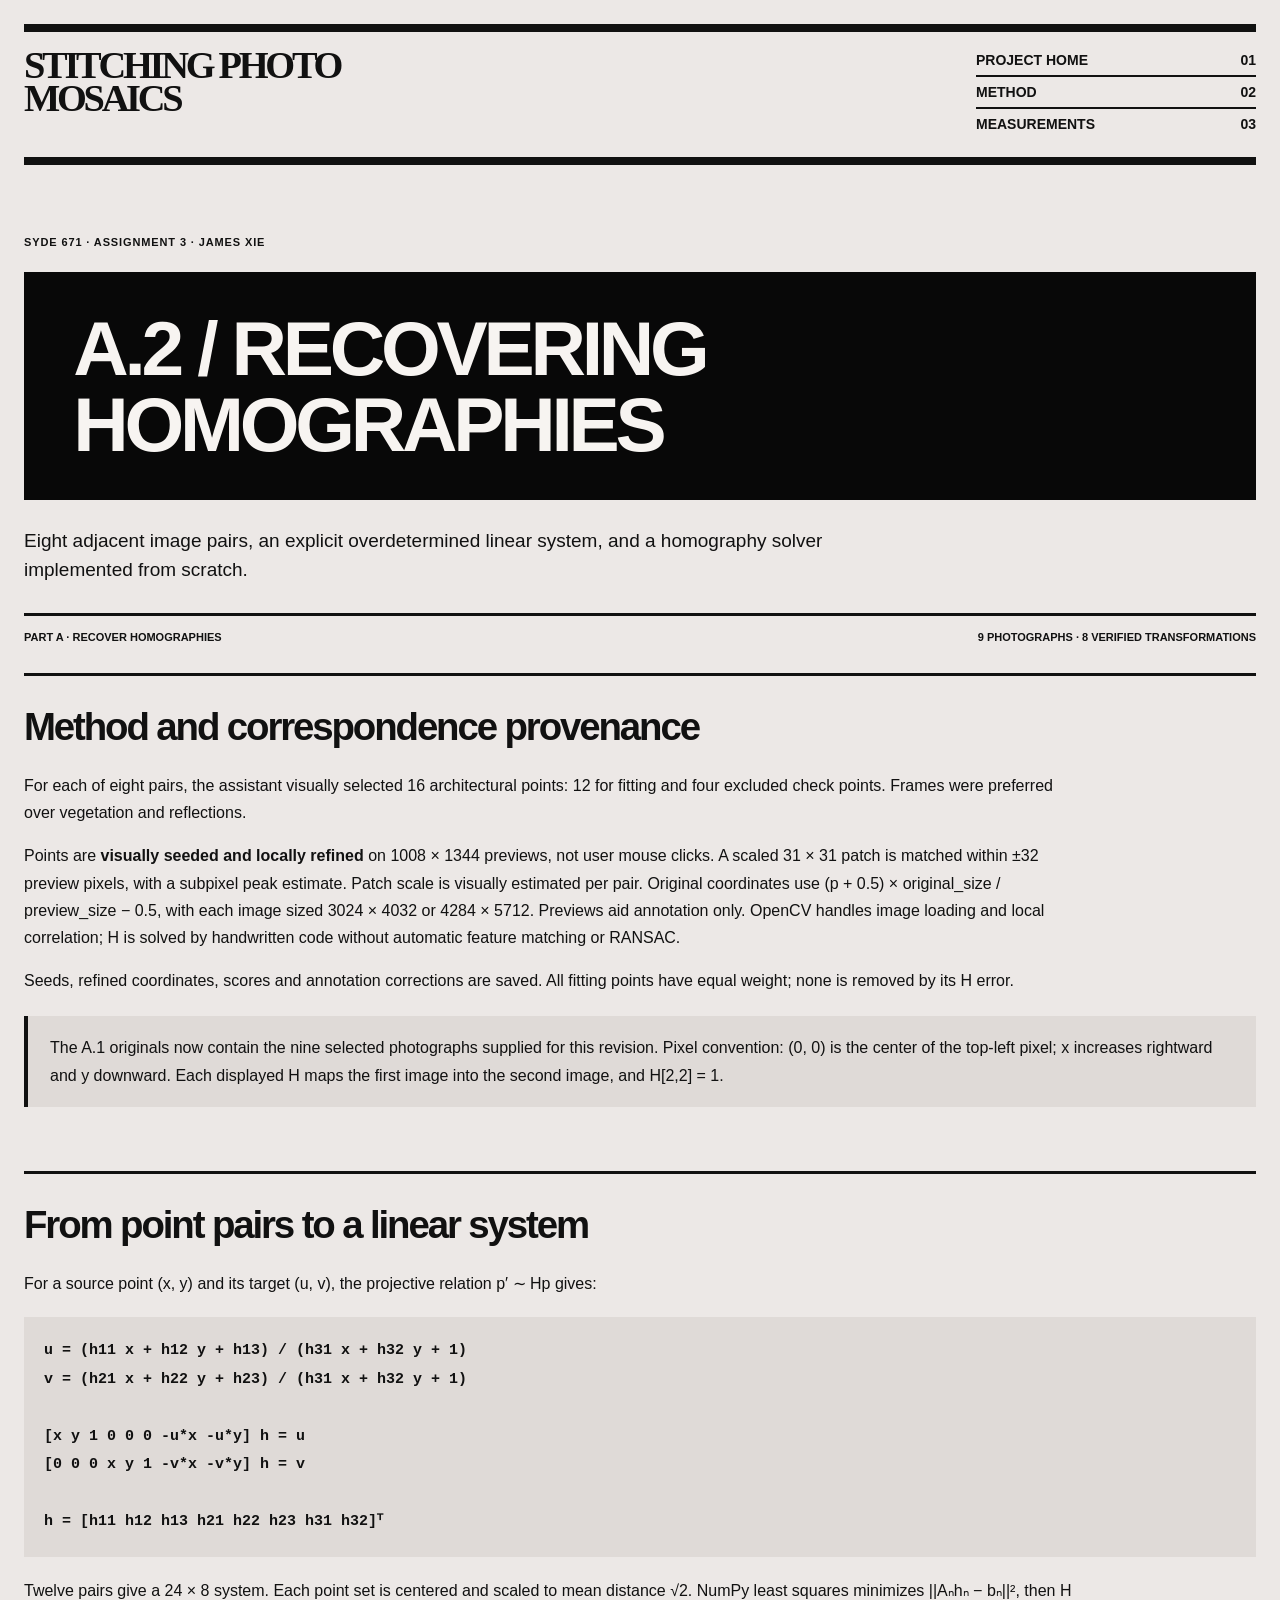
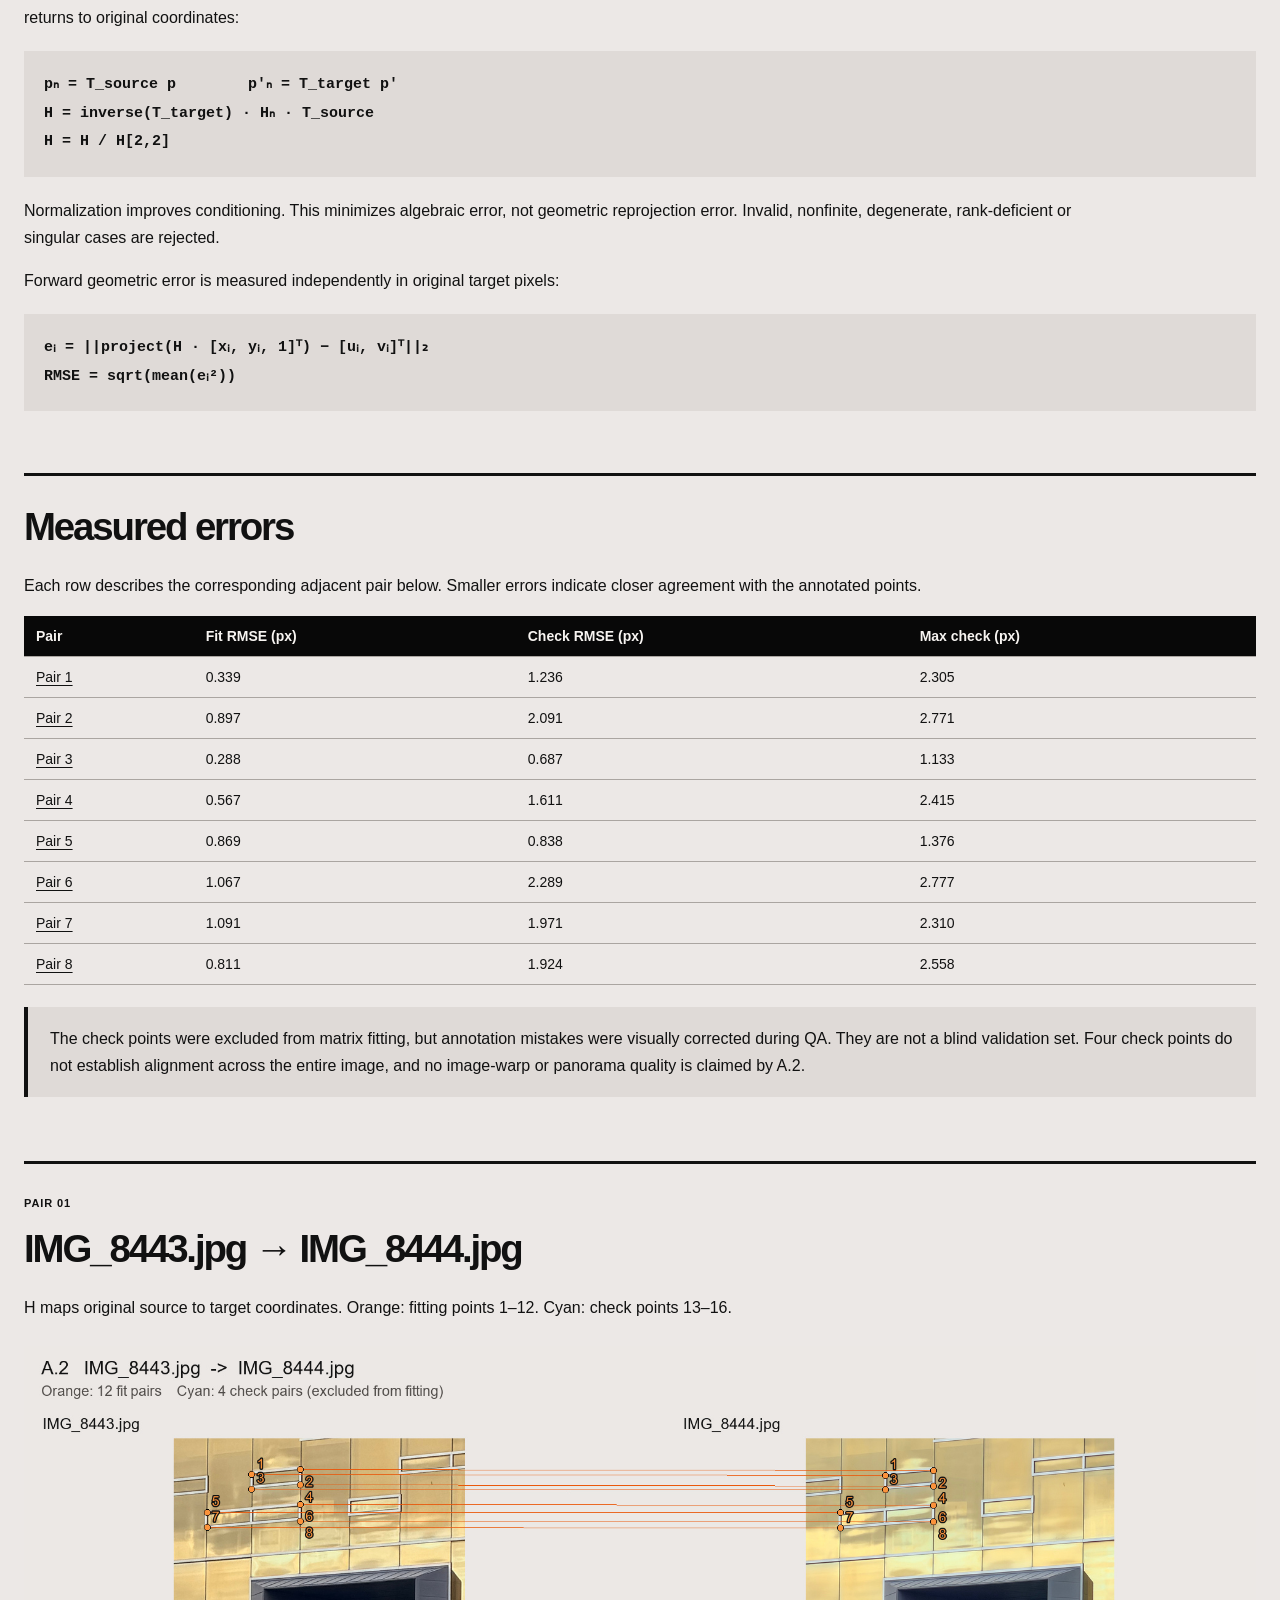
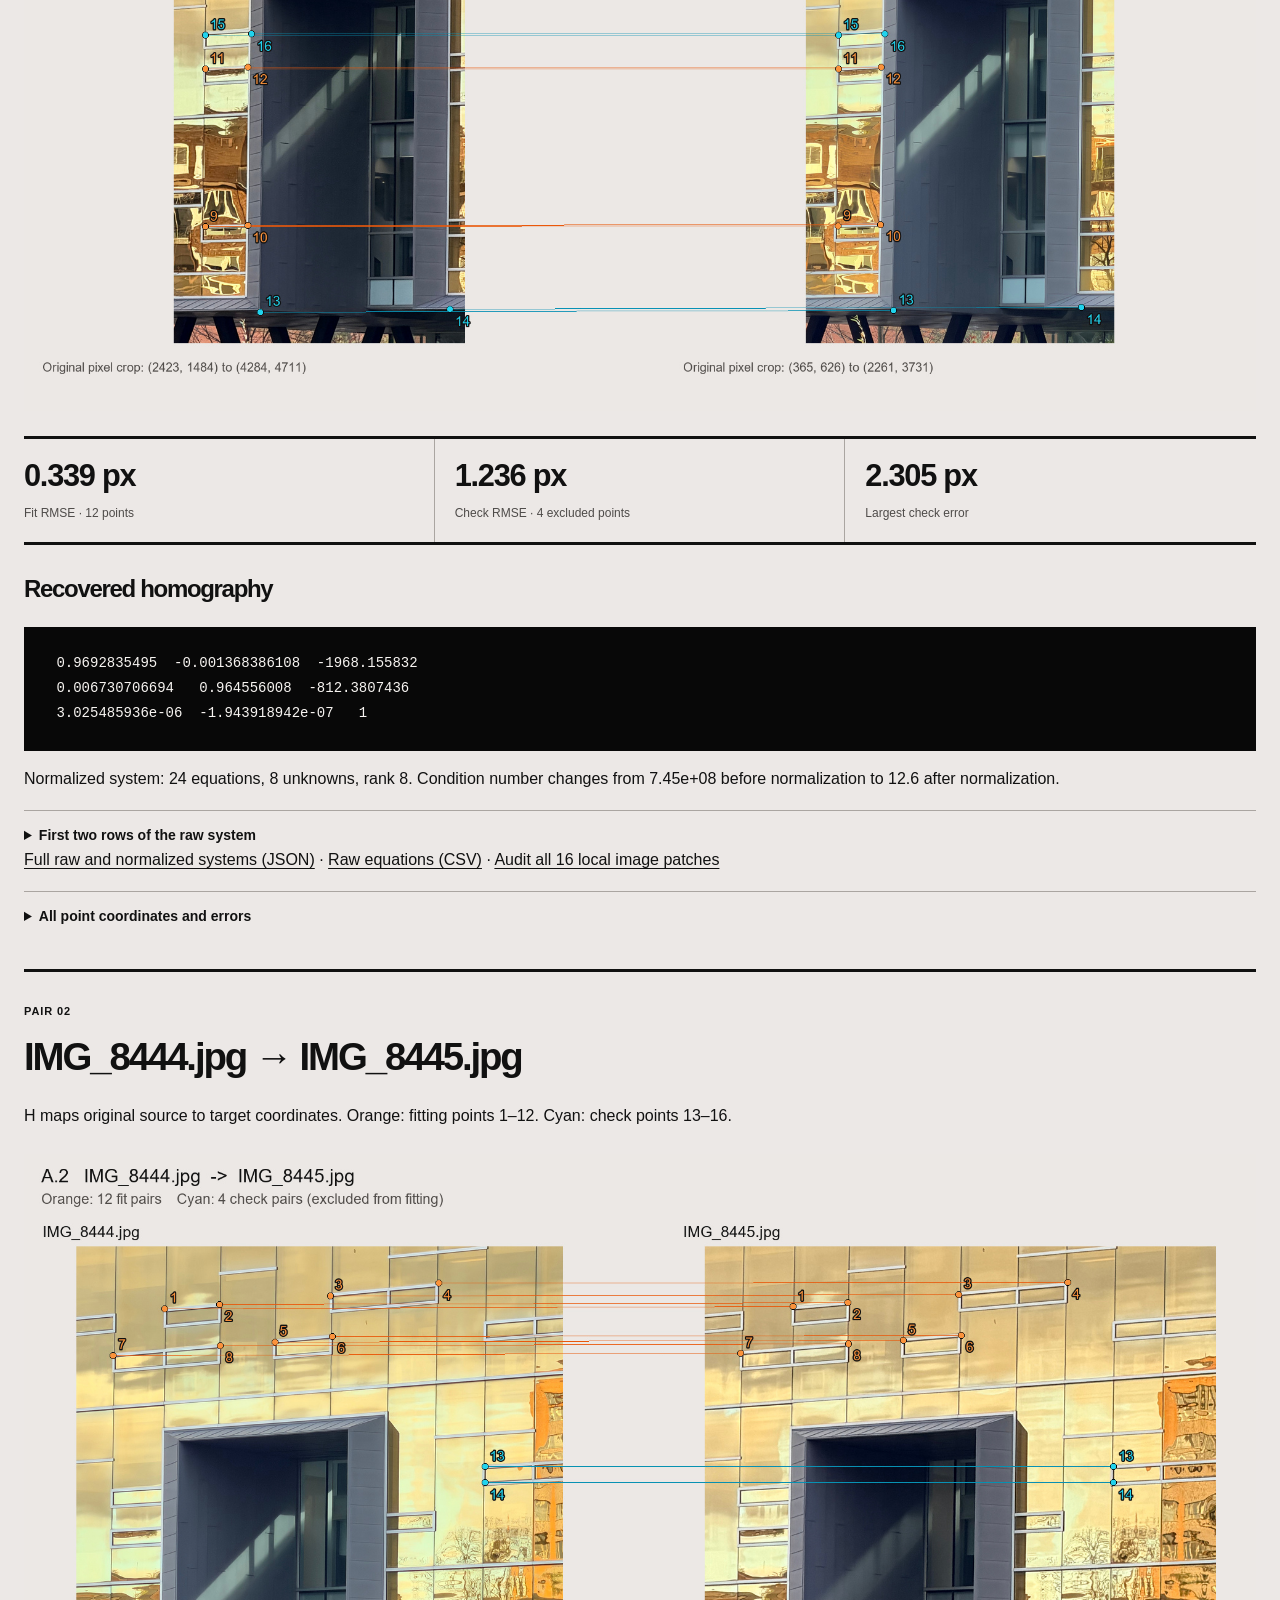
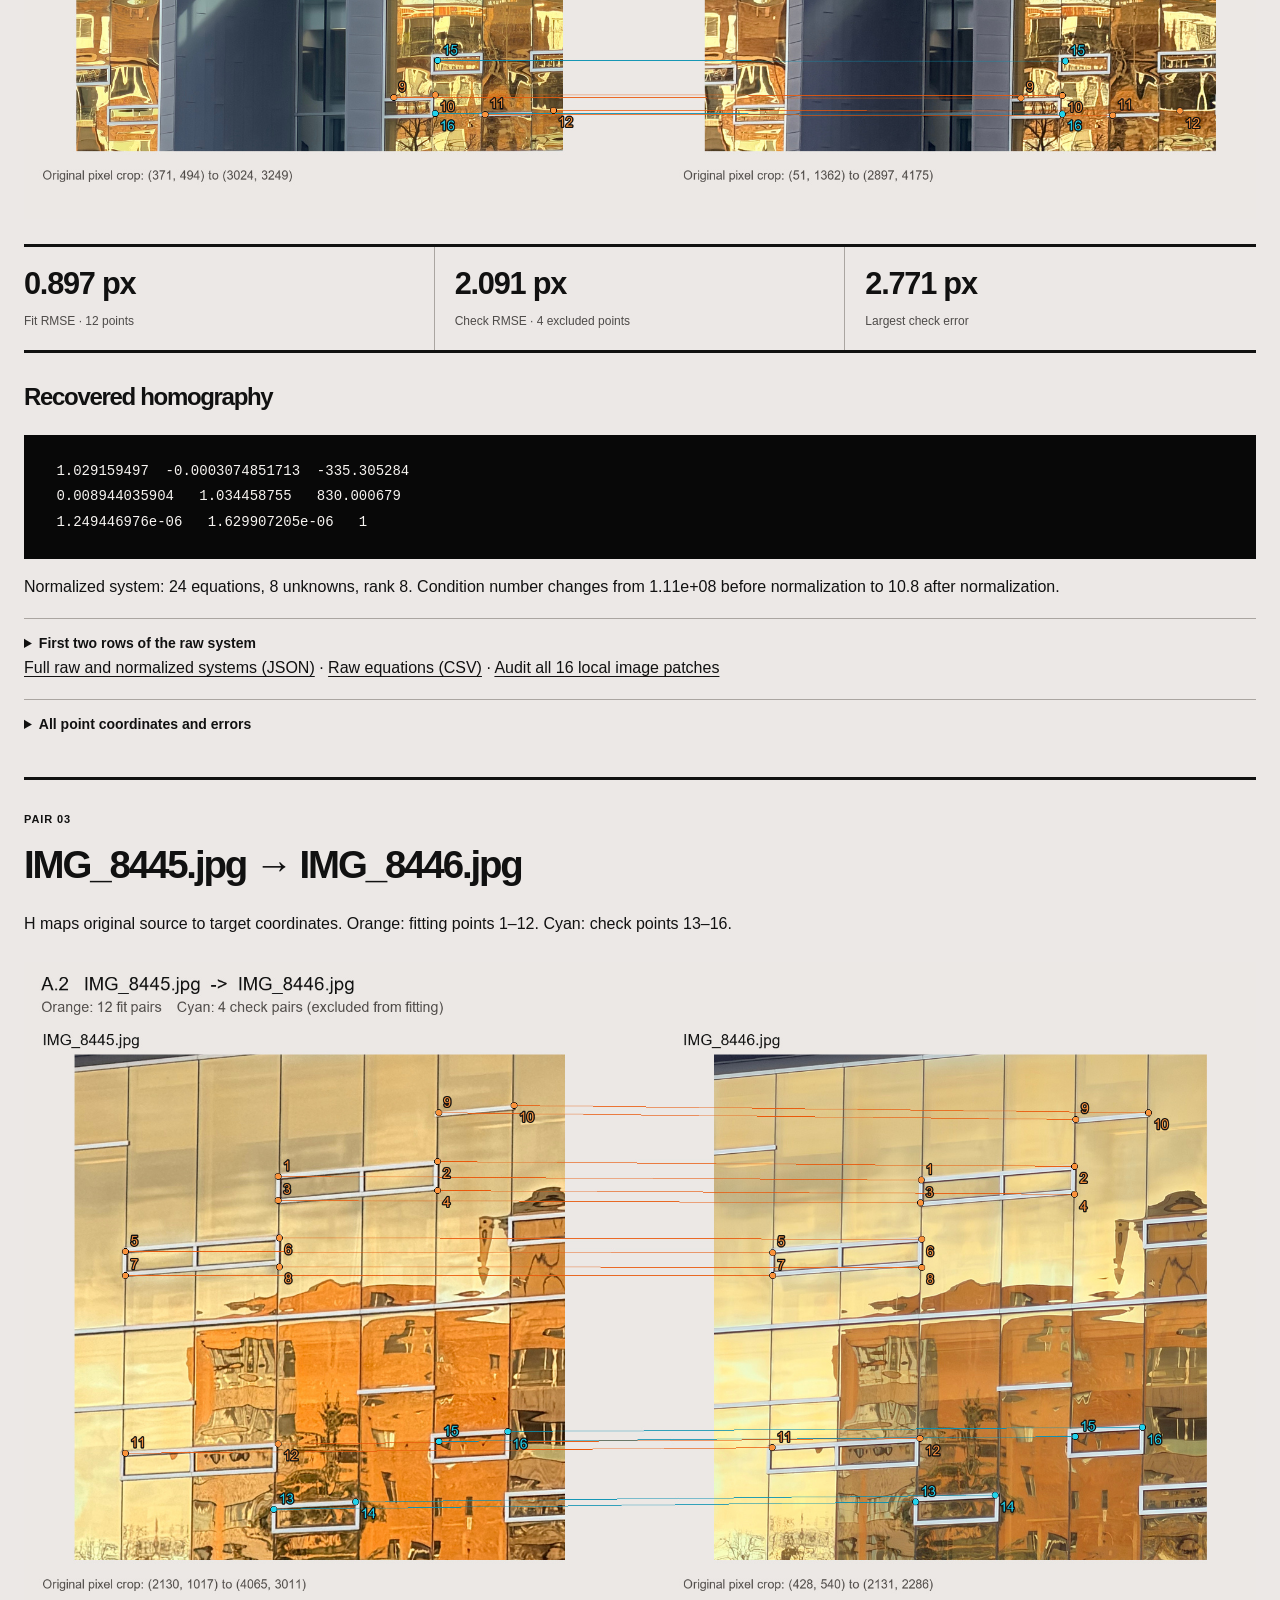
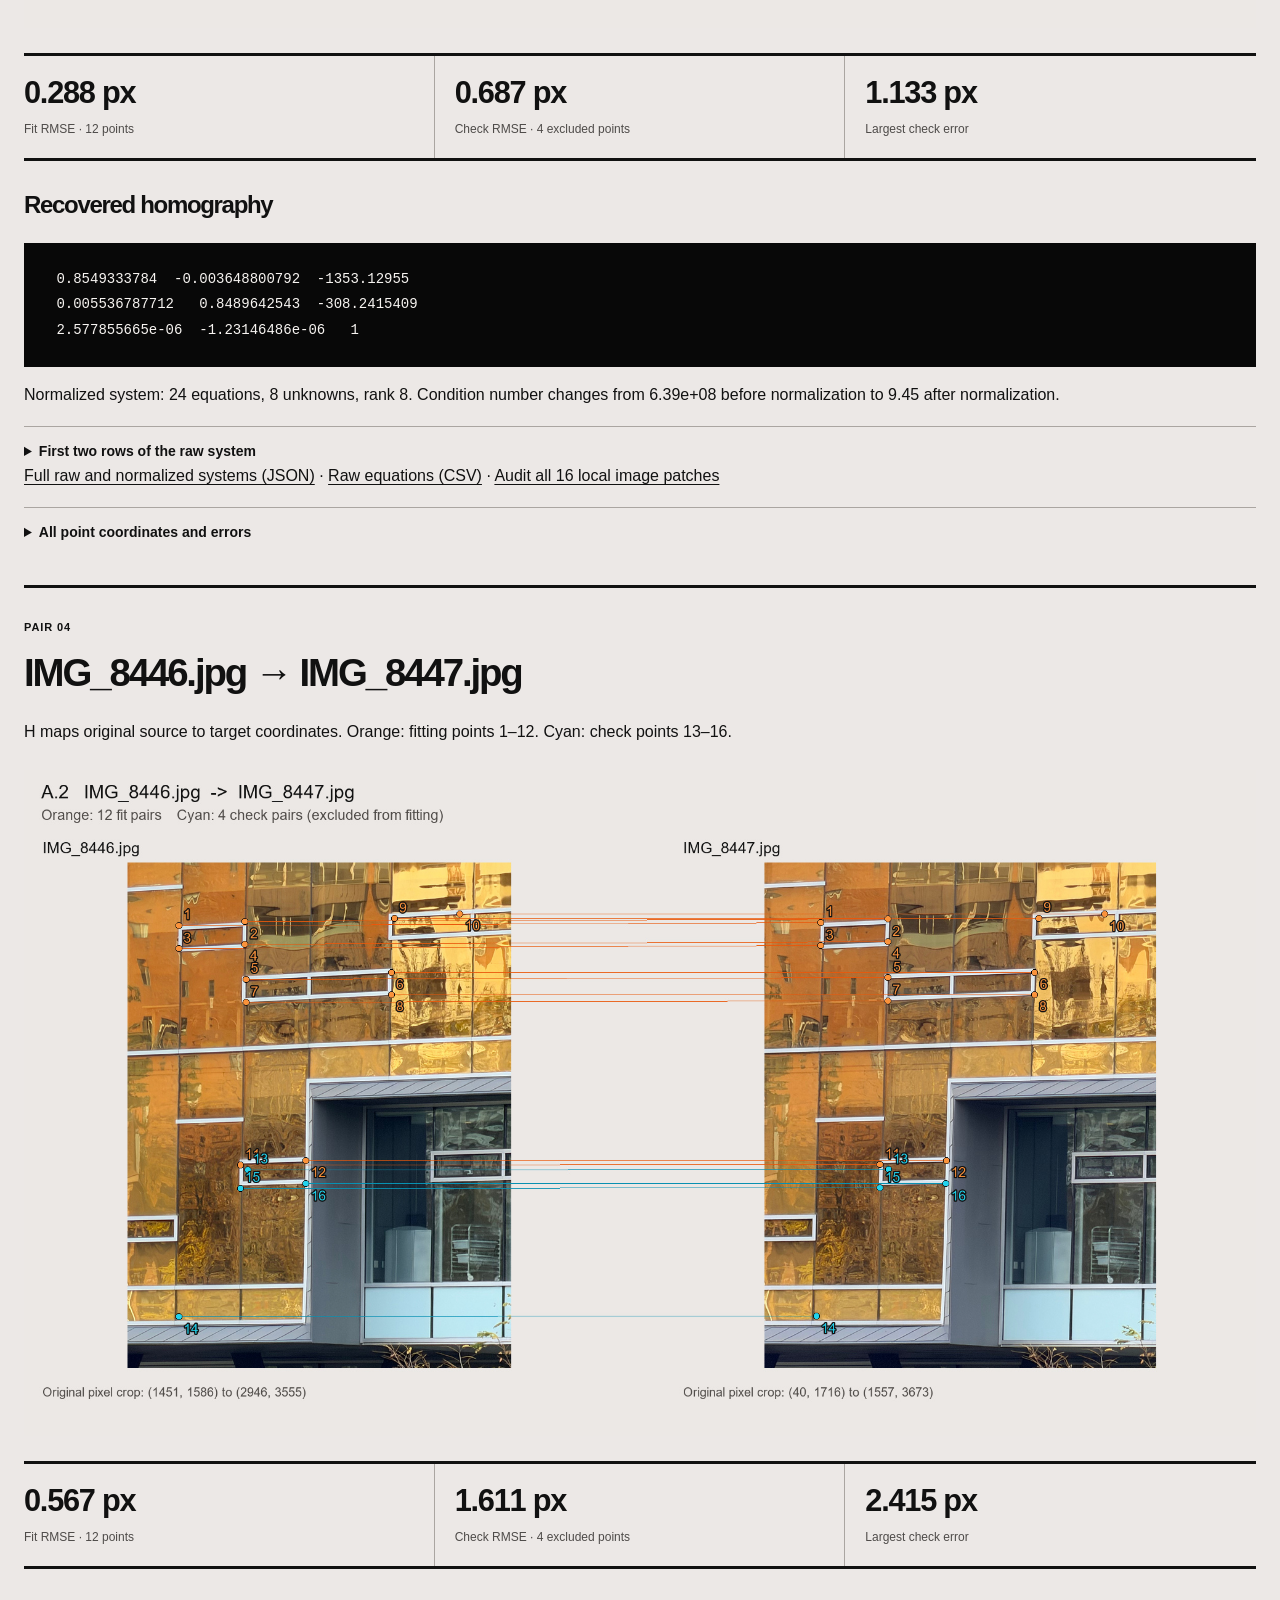
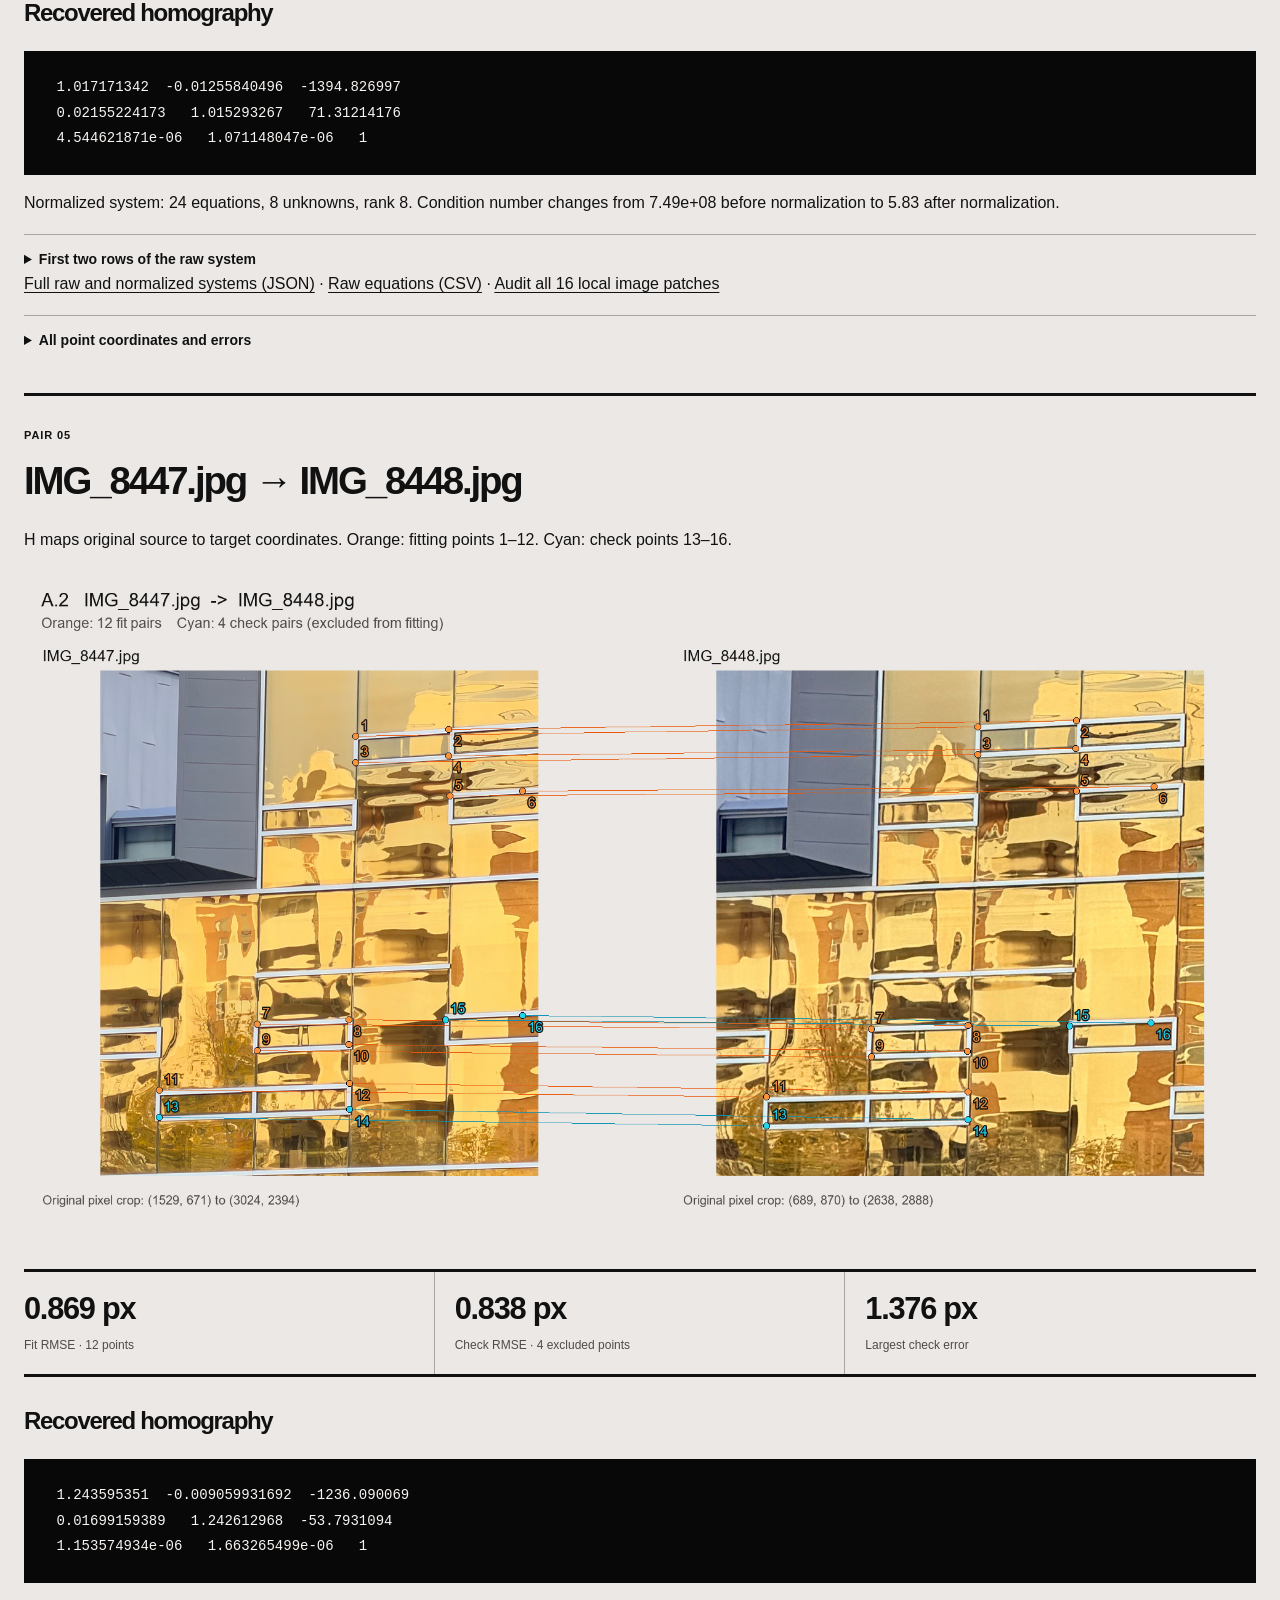
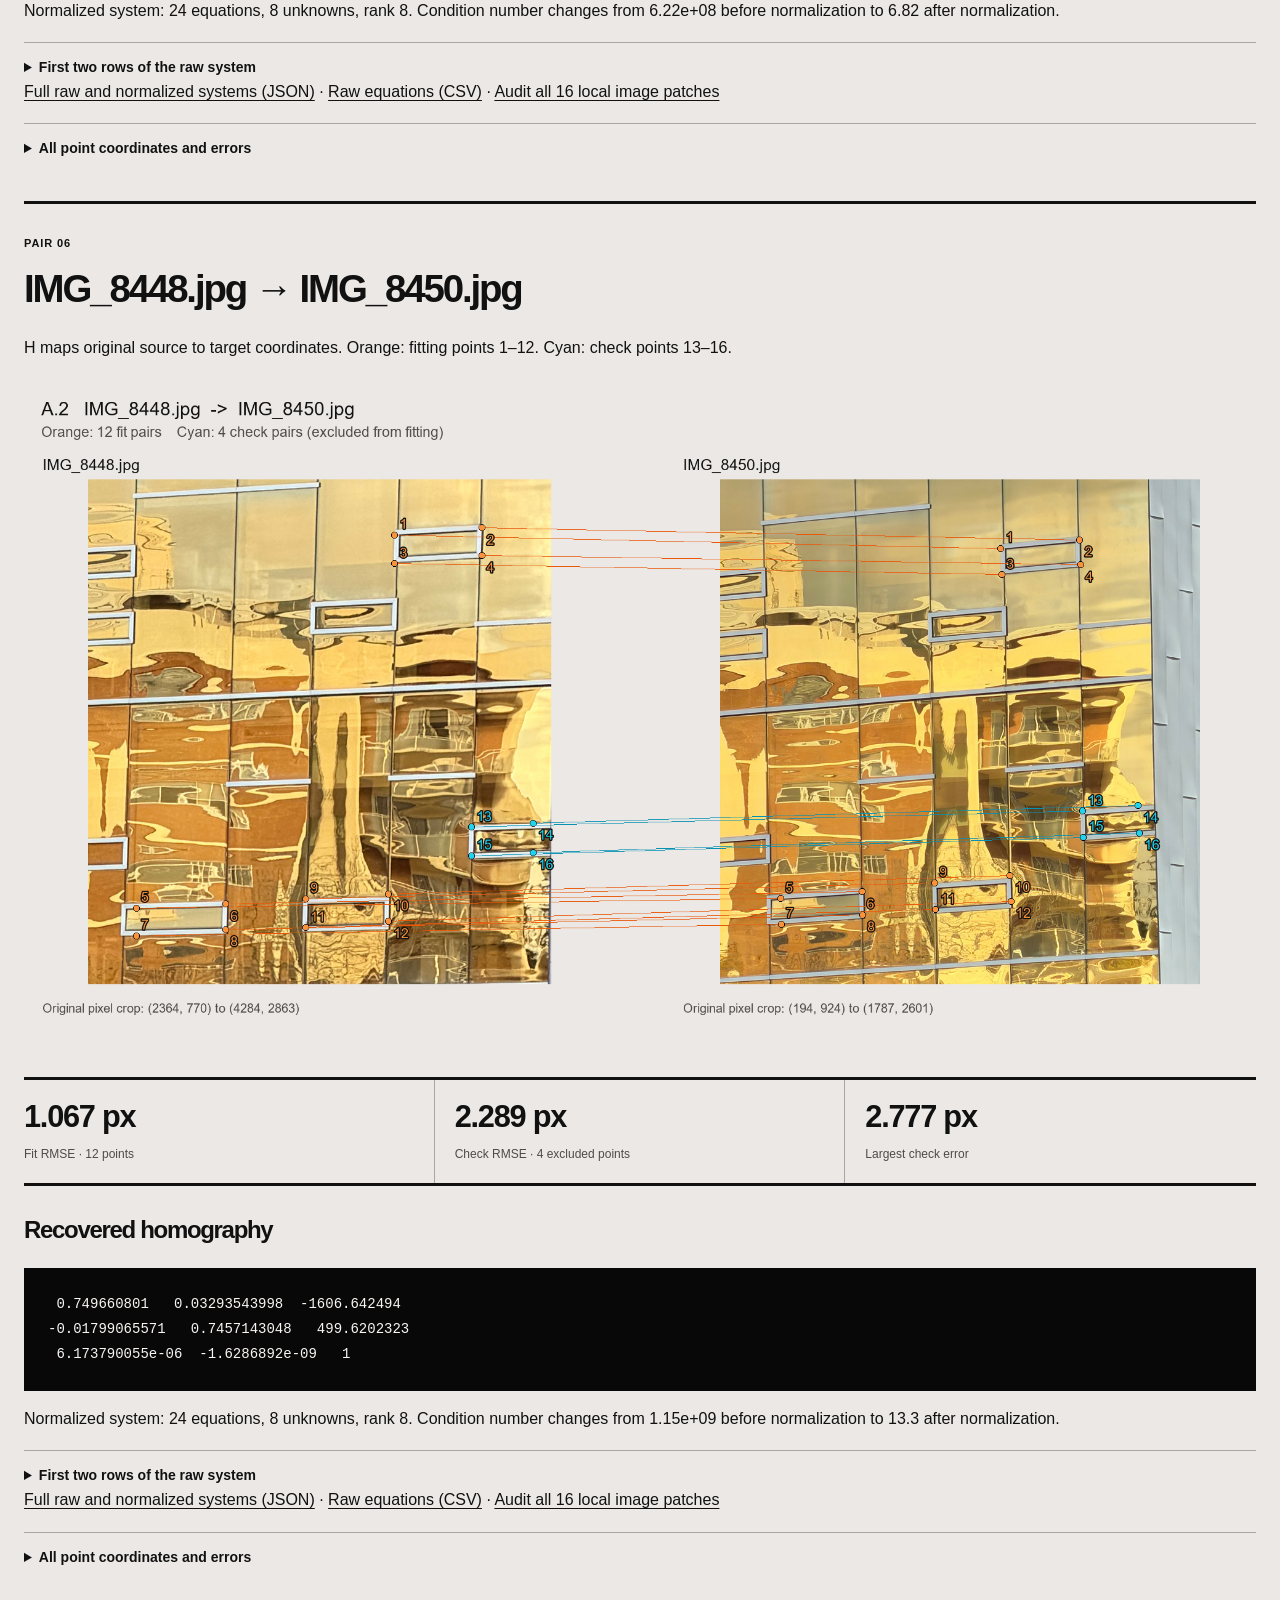
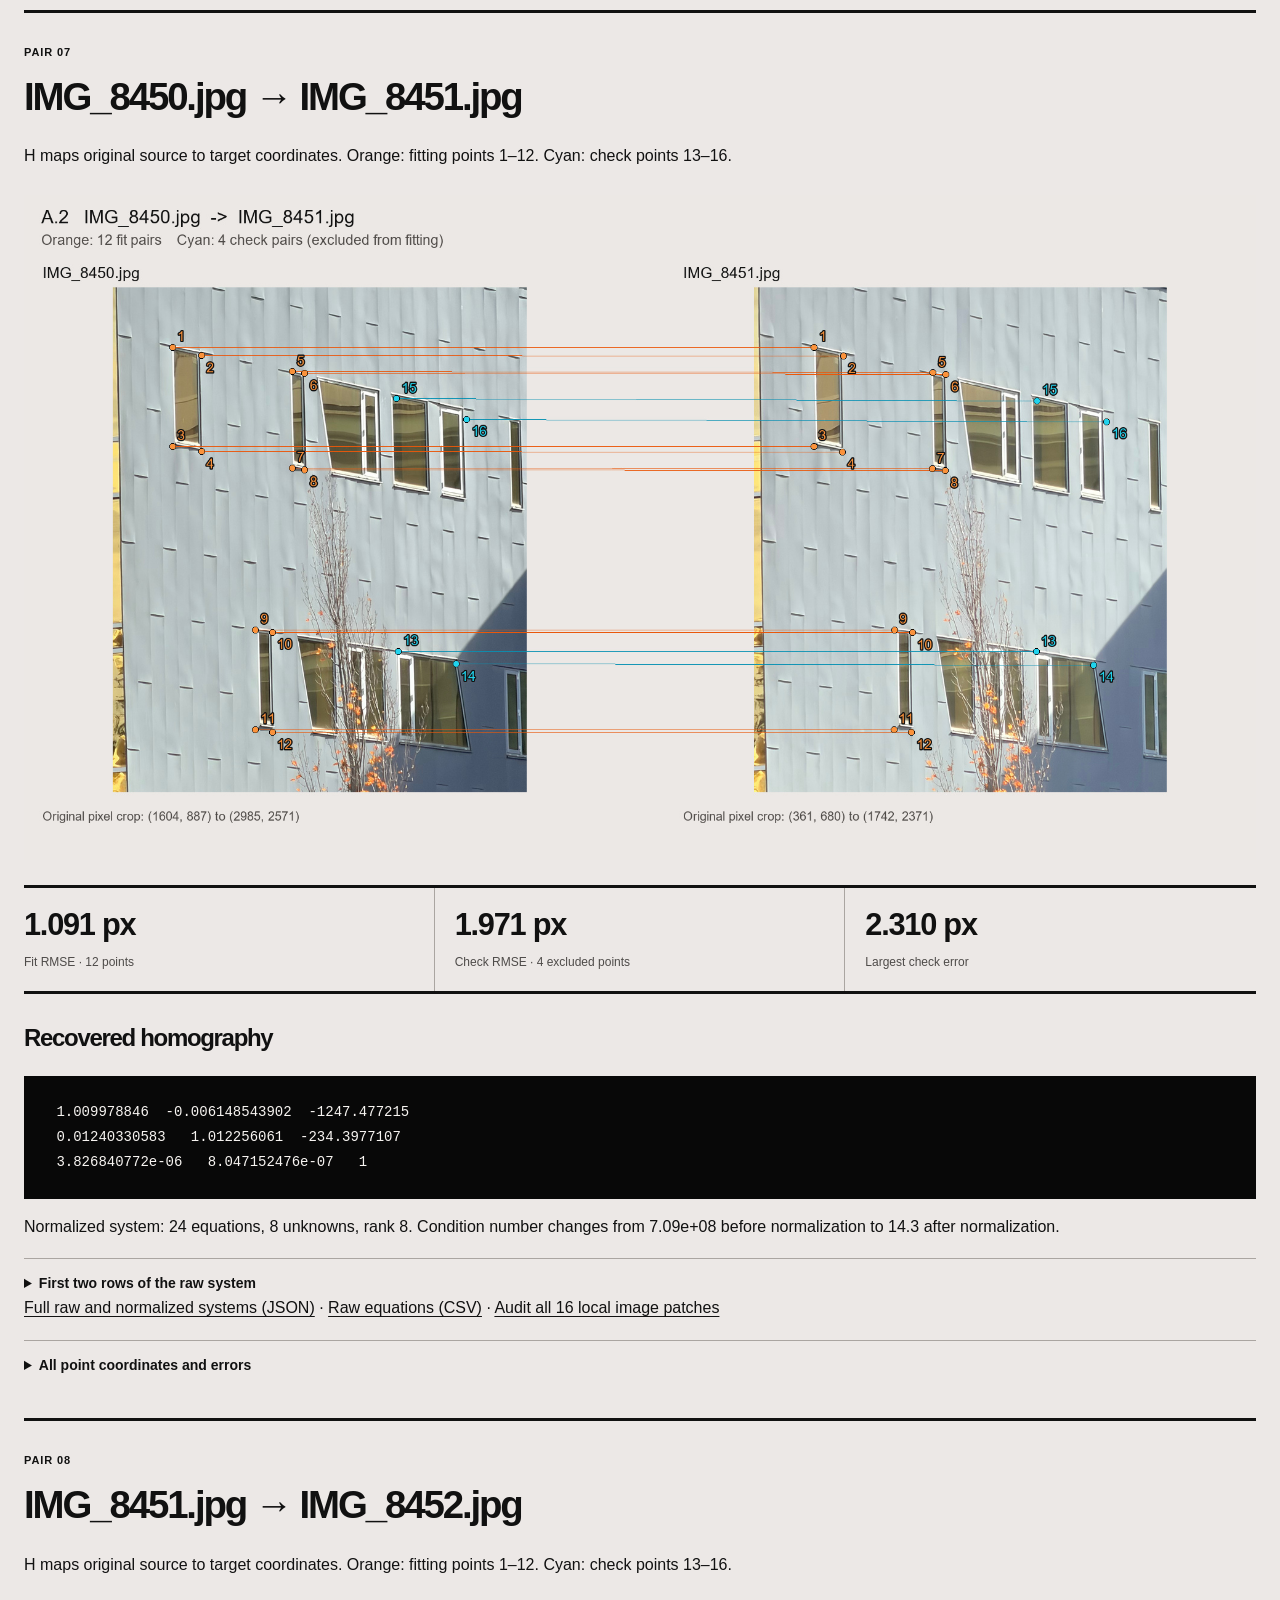
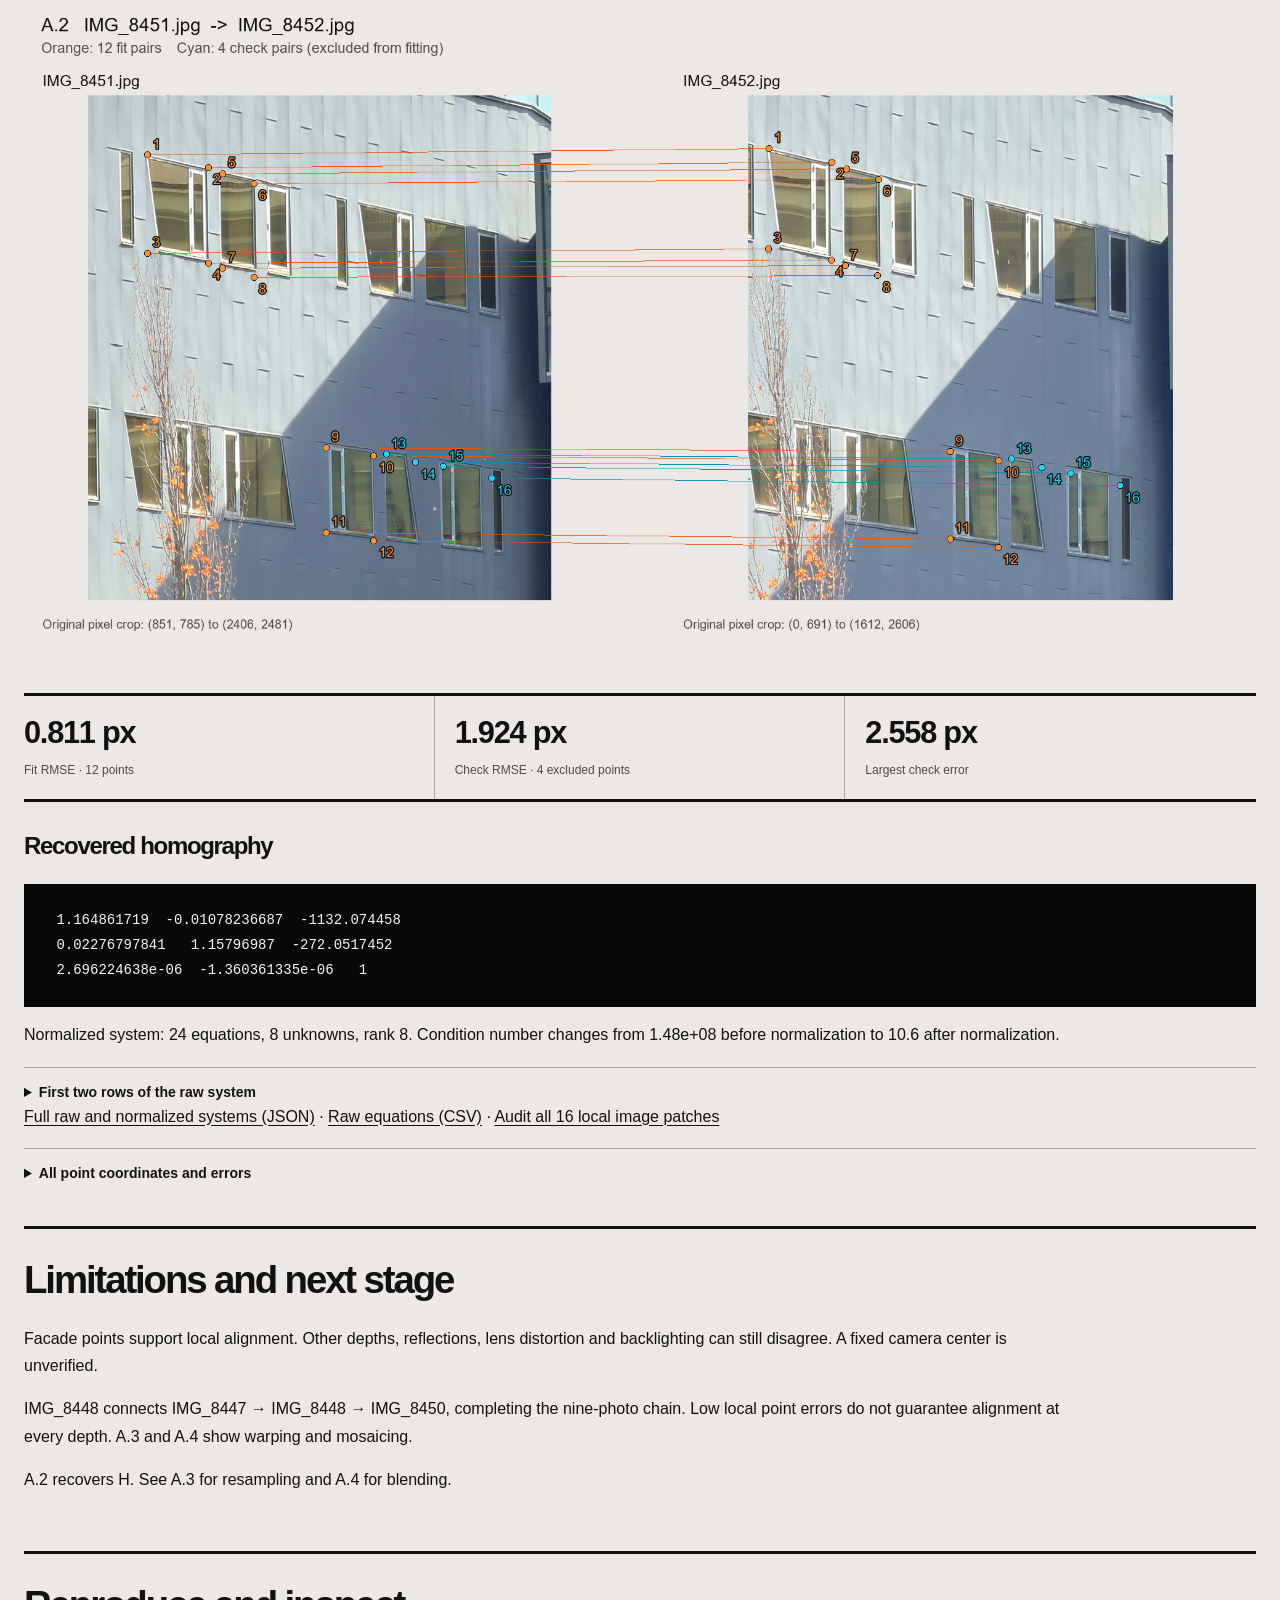
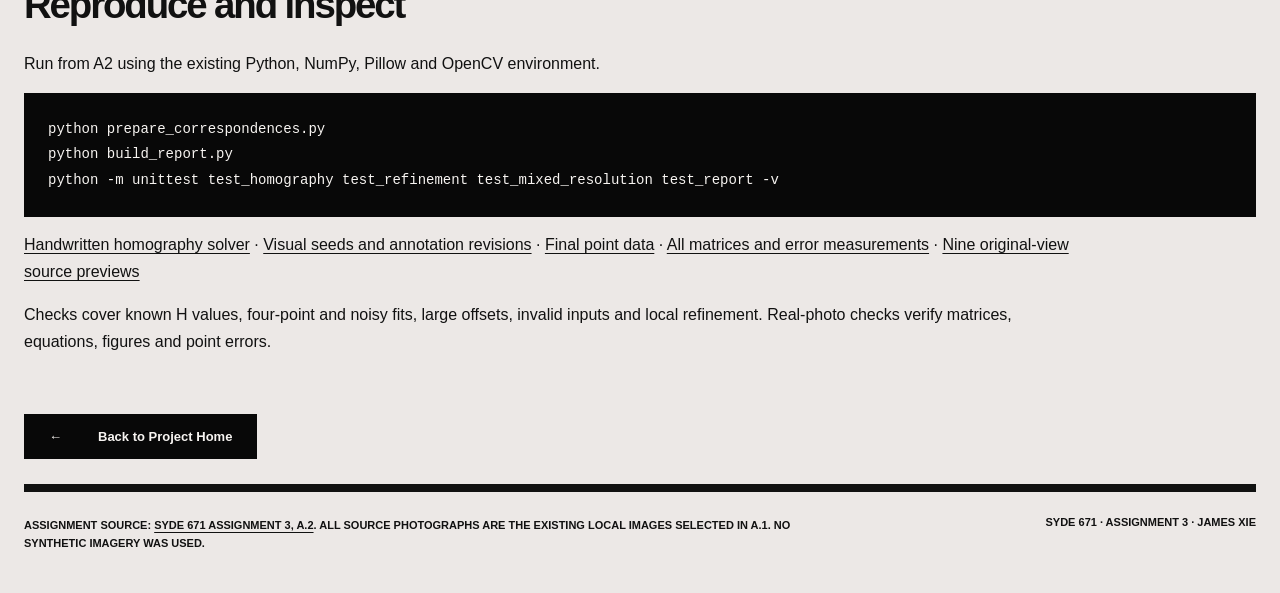
==== commit 3da0ece6: "Add project home navigation to all reports" ====
--- a/A2/report.html
+++ b/A2/report.html
@@ -129,4 +129,5 @@
 <section class="report-section"><h2>Reproduce and inspect</h2><p>Run from A2 using the existing Python, NumPy, Pillow and OpenCV environment.</p><pre>python prepare_correspondences.py
 python build_report.py
 python -m unittest test_homography test_refinement test_mixed_resolution test_report -v</pre><p><a href="homography.py">Handwritten homography solver</a> · <a href="manual_seeds.json">Visual seeds and annotation revisions</a> · <a href="correspondences.json">Final point data</a> · <a href="homographies.json">All matrices and error measurements</a> · <a href="../A1/selected_photos.jpg">Nine original-view source previews</a></p><p>Checks cover known H values, four-point and noisy fits, large offsets, invalid inputs and local refinement. Real-photo checks verify matrices, equations, figures and point errors.</p></section>
+<nav class="project-home-nav" aria-label="Project navigation"><a class="solid-link" href="../index.html"><span aria-hidden="true">&larr;</span>Back to Project Home</a></nav>
 <footer class="site-footer"><p>Assignment source: <a href="../references/assignment-3.pdf">SYDE 671 Assignment 3, A.2</a>. All source photographs are the existing local images selected in A.1. No synthetic imagery was used.</p><span>SYDE 671 · Assignment 3 · James Xie</span></footer></main></body></html>
